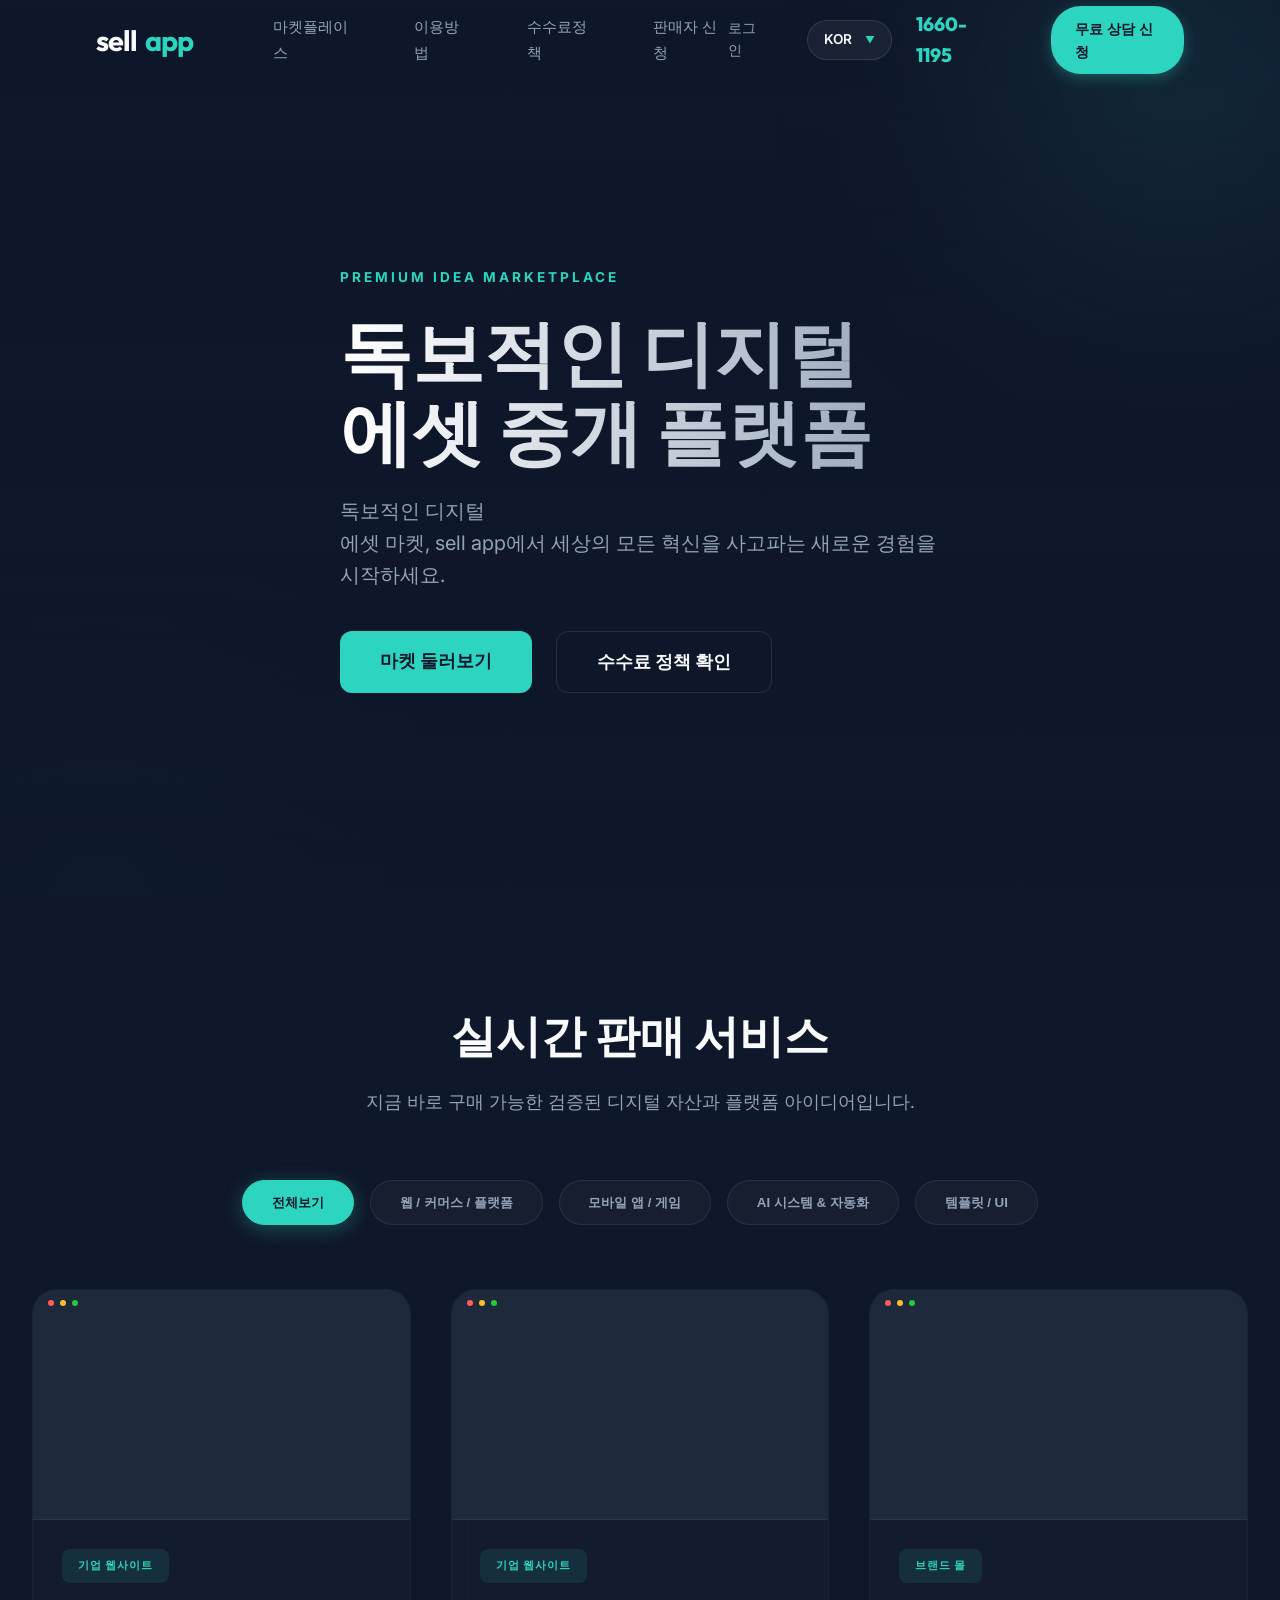
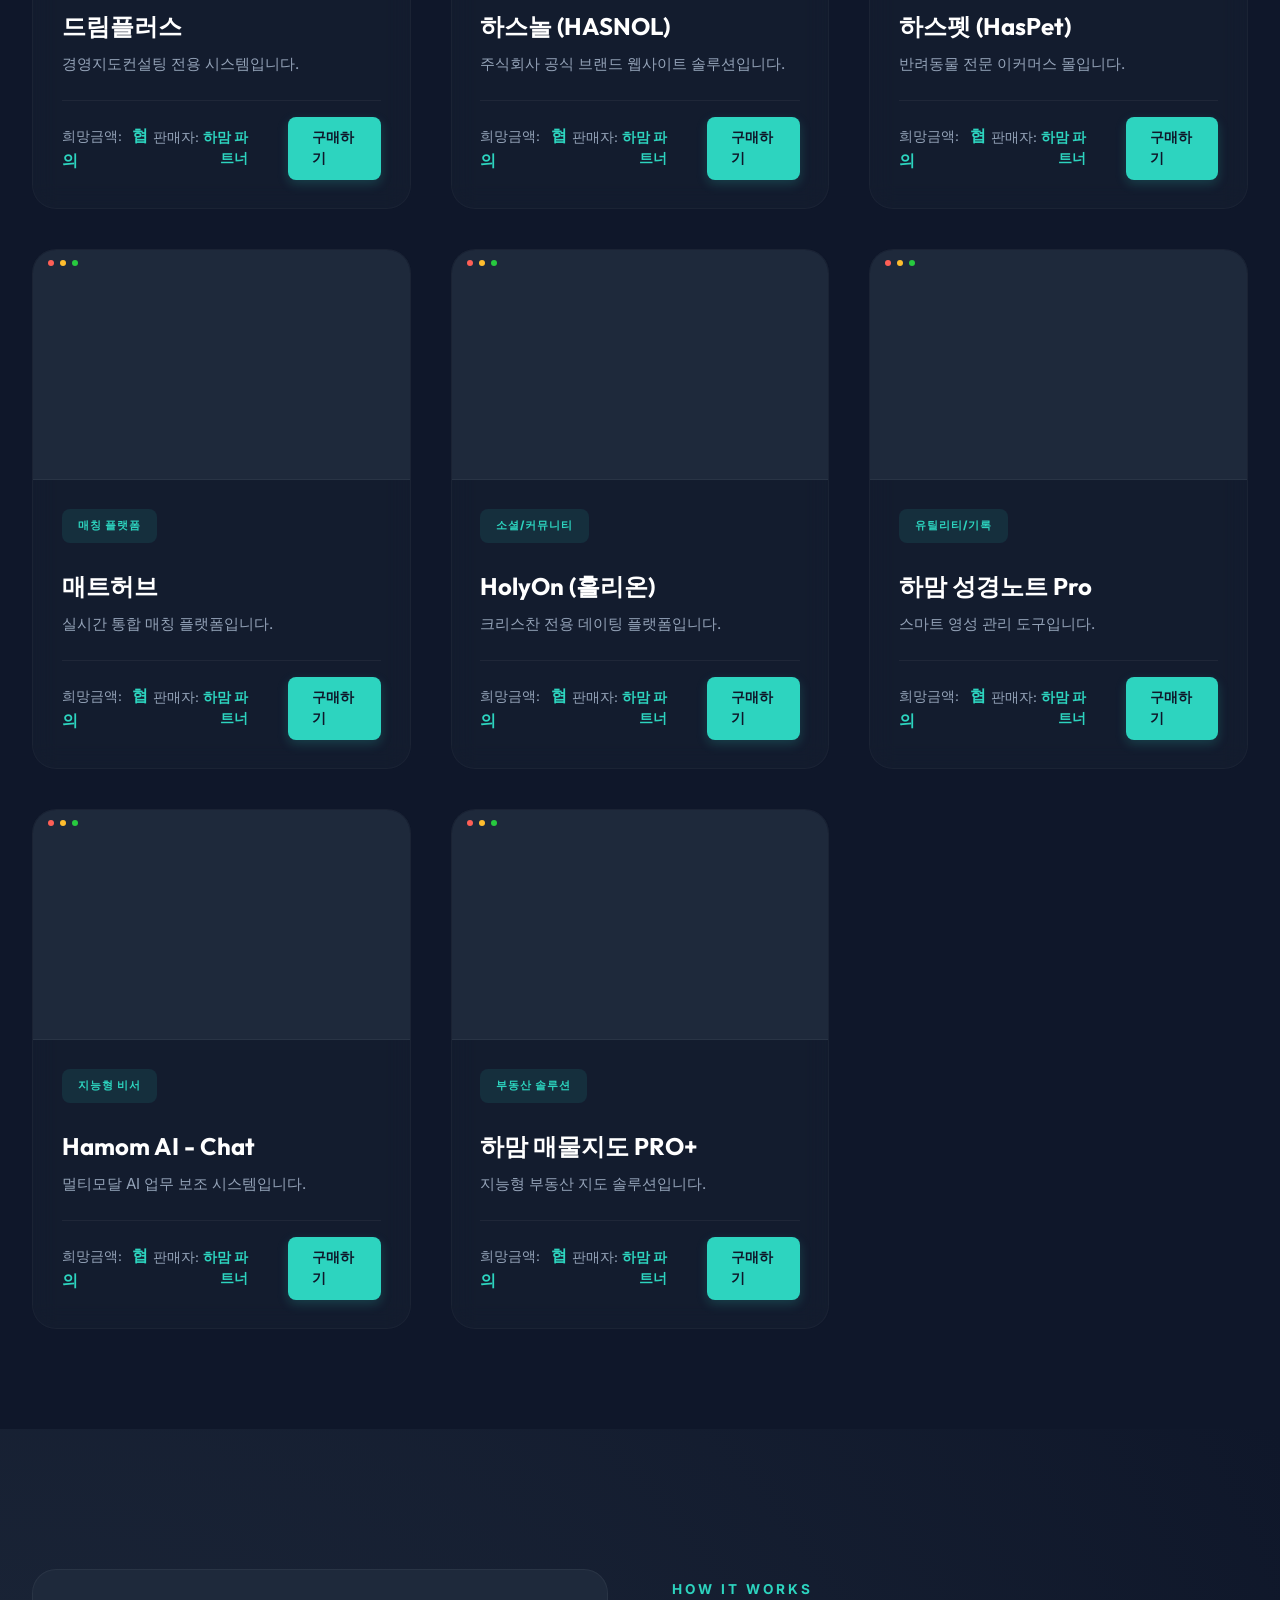
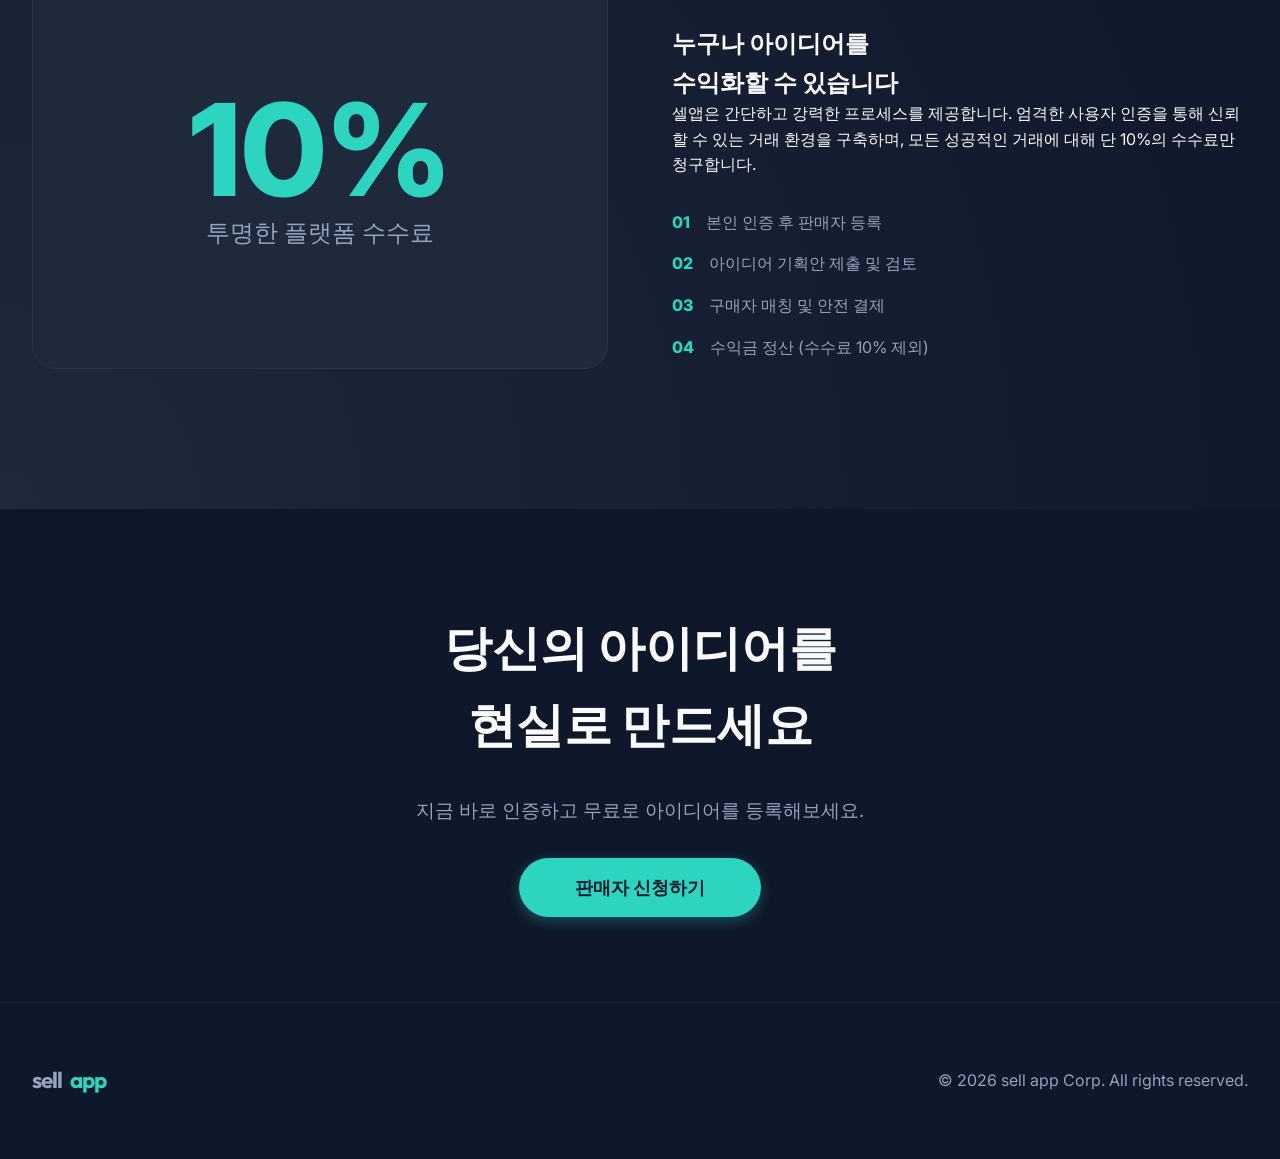
==== index.html @ c204783a "Update: Added Login link to the header and finalized H1 text" ====
<!DOCTYPE html>
<html lang="ko">
<head>
    <meta charset="UTF-8">
    <meta name="viewport" content="width=device-width, initial-scale=1.0">
    <title>Cell App | 아이디어 중개 플랫폼</title>
    <meta name="description" content="세상의 모든 혁신적인 앱과 서비스 아이디어를 사고파는 프리미엄 중개 플랫폼, 셀앱">
    <link rel="stylesheet" href="style.css">
</head>
<body>

    <!-- Header Navigation -->
    <header id="header">
        <div class="container-header nav">
            <a href="#" class="brand">sell<span>app</span></a>
            <ul class="nav-links">
                <li><a href="#marketplace" class="nav-item">마켓플레이스</a></li>
                <li><a href="#process" class="nav-item">이용방법</a></li>
                <li><a href="#process" class="nav-item">수수료정책</a></li>
                <li><a href="#register" class="nav-item">판매자 신청</a></li>
            </ul>
            <div class="nav-actions">
                <a href="#" class="nav-item" style="font-size: 0.85rem; margin-right: 1rem;">로그인</a>
                <div class="lang-selector" id="lang-selector">
                    <span id="current-lang">KOR</span>
                    <i class="arrow-down">▼</i>
                    <div class="lang-dropdown">
                        <div class="lang-opt" onclick="setLang('KOR')">한국어 (KOR)</div>
                        <div class="lang-opt" onclick="setLang('ENG')">English (ENG)</div>
                        <div class="lang-opt" onclick="setLang('CHN')">中国语 (CHN)</div>
                    </div>
                </div>
                <span class="contact-phone">1660-1195</span>
                <a href="#register" class="auth-btn">무료 상담 신청</a>
            </div>
        </div>
    </header>

    <section class="hero">
        <div class="video-background">
            <iframe src="https://www.youtube.com/embed/X8zckxoae7w?autoplay=1&mute=1&controls=0&loop=1&playlist=X8zckxoae7w&showinfo=0&rel=0&modestbranding=1&enablejsapi=1" 
                    frameborder="0" allow="autoplay; encrypted-media"></iframe>
        </div>
        <div class="blob blob-1"></div>
        <div class="blob blob-2"></div>
        <div class="container hero-content">
            <span class="hero-tag">PREMIUM IDEA MARKETPLACE</span>
            <h1>독보적인 디지털<br>에셋 중개 플랫폼</h1>
            <p>독보적인 디지털<br>에셋 마켓, sell app에서 세상의 모든 혁신을 사고파는 새로운 경험을 시작하세요.</p>
            <div class="cta-group">
                <a href="#marketplace" class="btn-primary">마켓 둘러보기</a>
                <a href="#process" class="btn-secondary">수수료 정책 확인</a>
            </div>
        </div>
    </section>

    <!-- Marketplace Section -->
    <section id="marketplace" class="marketplace-preview">
        <div class="container">
            <div class="section-title">
                <h2>실시간 판매 서비스</h2>
                <p>지금 바로 구매 가능한 검증된 디지털 자산과 플랫폼 아이디어입니다.</p>
            </div>

            <!-- Category Tabs -->
            <div class="category-tabs">
                <button class="tab-btn active" data-category="all">전체보기</button>
                <button class="tab-btn" data-category="digital">웹 / 커머스 / 플랫폼</button>
                <button class="tab-btn" data-category="app">모바일 앱 / 게임</button>
                <button class="tab-btn" data-category="ai">AI 시스템 & 자동화</button>
                <button class="tab-btn" data-category="template">템플릿 / UI</button>
            </div>

            <div class="idea-grid" id="idea-grid">
                <!-- 1. Digital Production -->
                <div class="idea-card glass" data-category="digital">
                    <div class="card-preview">
                        <iframe src="https://kinpds-max.github.io/dreamplus-consulting/" loading="lazy"></iframe>
                        <div class="preview-overlay" onclick="window.open('https://kinpds-max.github.io/dreamplus-consulting/','_blank')"></div>
                    </div>
                    <div class="card-info">
                        <div class="card-header">
                            <span class="card-tag">기업 웹사이트</span>
                        </div>
                        <h3>드림플러스</h3>
                        <p>경영지도컨설팅 전용 시스템입니다.</p>
                        <div class="card-footer">
                            <div class="price-status">희망금액: <strong>협의</strong></div>
                            <div class="seller-info-group">
                                <div class="seller-name">판매자: <strong>하맘 파트너</strong></div>
                                <a href="javascript:void(0)" onclick="sendInquiry('드림플러스', 'https://kinpds-max.github.io/dreamplus-consulting/')" class="btn-execute">구매하기</a>
                            </div>
                        </div>
                    </div>
                </div>

                <div class="idea-card glass" data-category="digital">
                    <div class="card-preview">
                        <iframe src="https://hasnol.kr/" loading="lazy"></iframe>
                        <div class="preview-overlay" onclick="window.open('https://hasnol.kr/','_blank')"></div>
                    </div>
                    <div class="card-info">
                        <div class="card-header">
                            <span class="card-tag">기업 웹사이트</span>
                        </div>
                        <h3>하스놀 (HASNOL)</h3>
                        <p>주식회사 공식 브랜드 웹사이트 솔루션입니다.</p>
                        <div class="card-footer">
                            <div class="price-status">희망금액: <strong>협의</strong></div>
                            <div class="seller-info-group">
                                <div class="seller-name">판매자: <strong>하맘 파트너</strong></div>
                                <a href="javascript:void(0)" onclick="sendInquiry('하스놀', 'https://hasnol.kr/')" class="btn-execute">구매하기</a>
                            </div>
                        </div>
                    </div>
                </div>

                <div class="idea-card glass" data-category="digital">
                    <div class="card-preview">
                        <iframe src="http://www.haspet.kr/" loading="lazy"></iframe>
                        <div class="preview-overlay" onclick="window.open('http://www.haspet.kr/','_blank')"></div>
                    </div>
                    <div class="card-info">
                        <div class="card-header">
                            <span class="card-tag">브랜드 몰</span>
                        </div>
                        <h3>하스펫 (HasPet)</h3>
                        <p>반려동물 전문 이커머스 몰입니다.</p>
                        <div class="card-footer">
                            <div class="price-status">희망금액: <strong>협의</strong></div>
                            <div class="seller-info-group">
                                <div class="seller-name">판매자: <strong>하맘 파트너</strong></div>
                                <a href="javascript:void(0)" onclick="sendInquiry('하스펫', 'http://www.haspet.kr/')" class="btn-execute">구매하기</a>
                            </div>
                        </div>
                    </div>
                </div>

                <div class="idea-card glass" data-category="digital">
                    <div class="card-preview">
                        <iframe src="https://mathub.kr/" loading="lazy"></iframe>
                        <div class="preview-overlay" onclick="window.open('https://mathub.kr/','_blank')"></div>
                    </div>
                    <div class="card-info">
                        <div class="card-header">
                            <span class="card-tag">매칭 플랫폼</span>
                        </div>
                        <h3>매트허브</h3>
                        <p>실시간 통합 매칭 플랫폼입니다.</p>
                        <div class="card-footer">
                            <div class="price-status">희망금액: <strong>협의</strong></div>
                            <div class="seller-info-group">
                                <div class="seller-name">판매자: <strong>하맘 파트너</strong></div>
                                <a href="javascript:void(0)" onclick="sendInquiry('매트허브', 'https://mathub.kr/')" class="btn-execute">구매하기</a>
                            </div>
                        </div>
                    </div>
                </div>

                <!-- 2. App & Game -->
                <div class="idea-card glass" data-category="app">
                    <div class="card-preview">
                        <iframe src="https://kinpds-max.github.io/holyon/app.html" loading="lazy"></iframe>
                        <div class="preview-overlay" onclick="window.open('https://kinpds-max.github.io/holyon/app.html','_blank')"></div>
                    </div>
                    <div class="card-info">
                        <div class="card-header">
                            <span class="card-tag">소셜/커뮤니티</span>
                        </div>
                        <h3>HolyOn (홀리온)</h3>
                        <p>크리스찬 전용 데이팅 플랫폼입니다.</p>
                        <div class="card-footer">
                            <div class="price-status">희망금액: <strong>협의</strong></div>
                            <div class="seller-info-group">
                                <div class="seller-name">판매자: <strong>하맘 파트너</strong></div>
                                <a href="javascript:void(0)" onclick="sendInquiry('홀리온', 'https://kinpds-max.github.io/holyon/app.html')" class="btn-execute">구매하기</a>
                            </div>
                        </div>
                    </div>
                </div>

                <div class="idea-card glass" data-category="app">
                    <div class="card-preview">
                        <iframe src="https://kinpds-max.github.io/hamom-bible-note/" loading="lazy"></iframe>
                        <div class="preview-overlay" onclick="window.open('https://kinpds-max.github.io/hamom-bible-note/','_blank')"></div>
                    </div>
                    <div class="card-info">
                        <div class="card-header">
                            <span class="card-tag">유틸리티/기록</span>
                        </div>
                        <h3>하맘 성경노트 Pro</h3>
                        <p>스마트 영성 관리 도구입니다.</p>
                        <div class="card-footer">
                            <div class="price-status">희망금액: <strong>협의</strong></div>
                            <div class="seller-info-group">
                                <div class="seller-name">판매자: <strong>하맘 파트너</strong></div>
                                <a href="javascript:void(0)" onclick="sendInquiry('하맘 성경노트', 'https://kinpds-max.github.io/hamom-bible-note/')" class="btn-execute">구매하기</a>
                            </div>
                        </div>
                    </div>
                </div>

                <!-- 3. AI & Automation -->
                <div class="idea-card glass" data-category="ai">
                    <div class="card-preview">
                        <iframe src="https://smartkim82.github.io/hamomai/" loading="lazy"></iframe>
                        <div class="preview-overlay" onclick="window.open('https://smartkim82.github.io/hamomai/','_blank')"></div>
                    </div>
                    <div class="card-info">
                        <div class="card-header">
                            <span class="card-tag">지능형 비서</span>
                        </div>
                        <h3>Hamom AI - Chat</h3>
                        <p>멀티모달 AI 업무 보조 시스템입니다.</p>
                        <div class="card-footer">
                            <div class="price-status">희망금액: <strong>협의</strong></div>
                            <div class="seller-info-group">
                                <div class="seller-name">판매자: <strong>하맘 파트너</strong></div>
                                <a href="javascript:void(0)" onclick="sendInquiry('하맘 AI 챗', 'https://smartkim82.github.io/hamomai/')" class="btn-execute">구매하기</a>
                            </div>
                        </div>
                    </div>
                </div>

                <div class="idea-card glass" data-category="ai">
                    <div class="card-preview">
                        <iframe src="https://smartkim82.github.io/hamommap/" loading="lazy"></iframe>
                        <div class="preview-overlay" onclick="window.open('https://smartkim82.github.io/hamommap/','_blank')"></div>
                    </div>
                    <div class="card-info">
                        <div class="card-header">
                            <span class="card-tag">부동산 솔루션</span>
                        </div>
                        <h3>하맘 매물지도 PRO+</h3>
                        <p>지능형 부동산 지도 솔루션입니다.</p>
                        <div class="card-footer">
                            <div class="price-status">희망금액: <strong>협의</strong></div>
                            <div class="seller-info-group">
                                <div class="seller-name">판매자: <strong>하맘 파트너</strong></div>
                                <a href="javascript:void(0)" onclick="sendInquiry('하맘 매물지도', 'https://smartkim82.github.io/hamommap/')" class="btn-execute">구매하기</a>
                            </div>
                        </div>
                    </div>
                </div>
            </div>
        </div>
    </section>

    <!-- Process & Commission Section -->
    <section id="process" class="info-section">
        <div class="container">
            <div class="info-grid">
                <div class="info-visual glass">
                    <div class="commission-box">
                        <div class="large-num">10%</div>
                        <p>투명한 플랫폼 수수료</p>
                    </div>
                </div>
                <div class="info-text">
                    <span class="hero-tag">HOW IT WORKS</span>
                    <h2>누구나 아이디어를<br>수익화할 수 있습니다</h2>
                    <p>셀앱은 간단하고 강력한 프로세스를 제공합니다. 엄격한 사용자 인증을 통해 신뢰할 수 있는 거래 환경을 구축하며, 모든 성공적인 거래에 대해 단 10%의 수수료만 청구합니다.</p>
                    <ul style="margin-top: 2rem; color: var(--text-dim); display: flex; flex-direction: column; gap: 1rem;">
                        <li style="display: flex; gap: 1rem; align-items: center;">
                            <span style="color: var(--accent); font-weight: 800;">01</span> 본인 인증 후 판매자 등록
                        </li>
                        <li style="display: flex; gap: 1rem; align-items: center;">
                            <span style="color: var(--accent); font-weight: 800;">02</span> 아이디어 기획안 제출 및 검토
                        </li>
                        <li style="display: flex; gap: 1rem; align-items: center;">
                            <span style="color: var(--accent); font-weight: 800;">03</span> 구매자 매칭 및 안전 결제
                        </li>
                        <li style="display: flex; gap: 1rem; align-items: center;">
                            <span style="color: var(--accent); font-weight: 800;">04</span> 수익금 정산 (수수료 10% 제외)
                        </li>
                    </ul>
                </div>
            </div>
        </div>
    </section>

    <!-- Call to Action -->
    <section id="register" style="padding: 100px 0; text-align: center;">
        <div class="container">
            <h2 style="font-size: 3rem; margin-bottom: 2rem;">당신의 아이디어를<br>현실로 만드세요</h2>
            <p style="color: var(--text-dim); font-size: 1.2rem; margin-bottom: 3rem;">지금 바로 인증하고 무료로 아이디어를 등록해보세요.</p>
            <a href="#" class="auth-btn" style="padding: 1.2rem 3.5rem; font-size: 1.1rem;">판매자 신청하기</a>
        </div>
    </section>

    <footer style="padding: 60px 0; border-top: 1px solid rgba(255,255,255,0.05); color: var(--text-dim);">
        <div class="container" style="display: flex; justify-content: space-between; align-items: center;">
            <div class="brand" style="font-size: 1.4rem;">sell<span>app</span></div>
            <p>&copy; 2026 sell app Corp. All rights reserved.</p>
        </div>
    </footer>

    <script src="main.js"></script>
</body>
</html>
---- style.css ----
@import url('https://fonts.googleapis.com/css2?family=Outfit:wght@300;400;600;700;800&family=Inter:wght@300;400;500;600;700&display=swap');

:root {
  /* Color Palette - Premium Navy & Cyan */
  --primary: #0F172A; /* Slate 900 */
  --primary-light: #1E293B; /* Slate 800 */
  --accent: #2DD4BF; /* Teal 400 */
  --accent-glow: rgba(45, 212, 191, 0.3);
  --text-main: #F8FAFC; /* Slate 50 */
  --text-dim: #94A3B8; /* Slate 400 */
  --bg-gradient: radial-gradient(circle at top right, #1E293B, #0F172A);
  
  /* Layout */
  --container-width: 1400px;
  --container-header: 95%; /* Wider header as requested */
  --header-height: 80px;
  --radius-lg: 24px;
  --radius-md: 12px;
  --radius-sm: 8px;
  
  /* Transitions */
  --transition: all 0.4s cubic-bezier(0.16, 1, 0.3, 1);
}

/* Reset & Base */
* {
  margin: 0;
  padding: 0;
  box-sizing: border-box;
}

body {
  font-family: 'Inter', sans-serif;
  background: var(--primary);
  background-attachment: fixed;
  color: var(--text-main);
  line-height: 1.6;
  overflow-x: hidden;
}

h1, h2, h3, .brand {
  font-family: 'Outfit', sans-serif;
  font-weight: 700;
}

a {
  text-decoration: none;
  color: inherit;
  transition: var(--transition);
}

ul {
  list-style: none;
}

/* Glassmorphism utility */
.glass {
  background: rgba(30, 41, 59, 0.7);
  backdrop-filter: blur(12px);
  -webkit-backdrop-filter: blur(12px);
  border: 1px solid rgba(255, 255, 255, 0.05);
}

/* Layout Wrapper */
.container {
  max-width: var(--container-width);
  margin: 0 auto;
  padding: 0 2rem;
}

.container-header {
  max-width: var(--container-header);
  margin: 0 auto;
  padding: 0 4rem;
  display: flex;
  justify-content: space-between;
  align-items: center;
  width: 100%;
}

/* Nav Bar */
header {
  position: fixed;
  top: 0;
  left: 0;
  width: 100%;
  height: var(--header-height);
  display: flex;
  align-items: center;
  z-index: 1000;
  transition: var(--transition);
}

header.scrolled {
  background: rgba(15, 23, 42, 0.9);
  height: 70px;
  box-shadow: 0 10px 30px -10px rgba(0, 0, 0, 0.5);
}

nav {
  display: flex;
  justify-content: space-between;
  align-items: center;
  width: 100%;
}

.brand {
  font-size: 1.8rem;
  letter-spacing: -1px;
  display: flex;
  align-items: center;
  gap: 0.5rem;
}

.brand span {
  color: var(--accent);
}

.nav-links {
  display: flex;
  gap: 3.5rem; /* Increased gap for a wider feel */
  align-items: center;
  margin-right: auto;
  margin-left: 5rem;
}

.nav-actions {
  display: flex;
  align-items: center;
  gap: 1.5rem;
}

/* Language Selector */
.lang-selector {
  position: relative;
  cursor: pointer;
  padding: 0.5rem 1rem;
  background: rgba(255, 255, 255, 0.05);
  border: 1px solid rgba(255, 255, 255, 0.1);
  border-radius: 30px;
  font-size: 0.85rem;
  font-weight: 600;
  display: flex;
  align-items: center;
  gap: 0.5rem;
  transition: var(--transition);
}

.lang-selector:hover {
  background: rgba(255, 255, 255, 0.1);
}

.lang-selector i {
  font-size: 0.6rem;
  transition: transform 0.3s ease;
}

.lang-dropdown {
  position: absolute;
  top: 120%;
  right: 0;
  background: var(--primary-light);
  border: 1px solid rgba(255, 255, 255, 0.1);
  border-radius: 12px;
  padding: 0.5rem;
  width: 120px;
  display: none;
  flex-direction: column;
  box-shadow: 0 10px 30px rgba(0,0,0,0.5);
  z-index: 100;
}

.lang-selector.active .lang-dropdown {
  display: flex;
}

.lang-opt {
  padding: 0.6rem 1rem;
  font-size: 0.85rem;
  color: var(--text-dim);
  border-radius: 8px;
  transition: var(--transition);
}

.lang-opt:hover {
  background: rgba(255, 255, 255, 0.05);
  color: var(--text-main);
}

.arrow-down {
  font-size: 0.6rem;
  margin-left: 5px;
  color: var(--accent);
  font-style: normal;
}

.nav-item {
  font-weight: 500;
  font-size: 0.95rem;
  color: var(--text-dim);
}

.nav-item:hover, .nav-item.active {
  color: var(--text-main);
}

.auth-btn {
  background: var(--accent);
  color: var(--primary);
  padding: 0.7rem 1.5rem;
  border-radius: 30px;
  font-weight: 600;
  font-size: 0.9rem;
  box-shadow: 0 4px 14px 0 var(--accent-glow);
}

.auth-btn:hover {
  transform: translateY(-2px);
  box-shadow: 0 6px 20px 0 var(--accent-glow);
}

/* Hero Section */
.hero {
  padding: 160px 0 100px;
  min-height: 100vh;
  display: flex;
  align-items: center;
  position: relative;
  overflow: hidden;
}

.hero::after {
  content: '';
  position: absolute;
  top: 0; left: 0; width: 100%; height: 100%;
  background: linear-gradient(to bottom, rgba(15, 23, 42, 0.6), rgba(15, 23, 42, 0.9));
  z-index: 1;
}

.video-background {
  position: absolute;
  top: 0;
  left: 0;
  width: 100%;
  height: 100%;
  z-index: 0;
  pointer-events: none;
}

.video-background iframe {
  width: 100vw;
  height: 56.25vw; /* 16:9 Aspect Ratio */
  min-height: 100vh;
  min-width: 177.77vh; /* 16:9 Aspect Ratio */
  position: absolute;
  top: 50%;
  left: 50%;
  transform: translate(-50%, -50%);
}

.hero-content {
  max-width: 700px;
  position: relative;
  z-index: 2;
}

.hero-tag {
  color: var(--accent);
  text-transform: uppercase;
  font-size: 0.85rem;
  letter-spacing: 3px;
  font-weight: 700;
  margin-bottom: 1.5rem;
  display: block;
}

.hero h1 {
  font-size: 4.5rem;
  line-height: 1.1;
  margin-bottom: 1.5rem;
  background: linear-gradient(to right, #fff, var(--text-dim));
  -webkit-background-clip: text;
  background-clip: text;
  -webkit-text-fill-color: transparent;
}

.hero p {
  font-size: 1.25rem;
  color: var(--text-dim);
  margin-bottom: 2.5rem;
  max-width: 600px;
}

.cta-group {
  display: flex;
  gap: 1.5rem;
}

.btn-primary {
  background: var(--accent);
  color: var(--primary);
  padding: 1rem 2.5rem;
  border-radius: var(--radius-md);
  font-weight: 700;
  font-size: 1.1rem;
}

.btn-secondary {
  border: 1px solid rgba(255, 255, 255, 0.1);
  padding: 1rem 2.5rem;
  border-radius: var(--radius-md);
  font-weight: 600;
  font-size: 1.1rem;
}

.btn-secondary:hover {
  background: rgba(255, 255, 255, 0.05);
}

/* Background elements */
.blob {
  position: absolute;
  width: 600px;
  height: 600px;
  background: radial-gradient(circle, var(--accent-glow) 0%, transparent 70%);
  filter: blur(80px);
  z-index: 1;
}

.blob-1 { top: -200px; right: -200px; }
.blob-2 { bottom: -300px; left: -200px; opacity: 0.5; }

/* Grid / Marketplace Preview */
.section-title {
  text-align: center;
  margin-bottom: 4rem;
}

.section-title h2 {
  font-size: 2.8rem;
  margin-bottom: 1rem;
}

.section-title p {
  color: var(--text-dim);
  font-size: 1.1rem;
}

.marketplace-preview {
  padding: 100px 0;
}

/* Marketplace Categories & Filtering */
.category-tabs {
  display: flex;
  justify-content: center;
  gap: 1rem;
  margin-bottom: 4rem;
  flex-wrap: wrap;
}

.tab-btn {
  background: rgba(255, 255, 255, 0.03);
  border: 1px solid rgba(255, 255, 255, 0.08);
  padding: 0.8rem 1.8rem;
  border-radius: 50px;
  color: var(--text-dim);
  font-weight: 600;
  cursor: pointer;
  transition: var(--transition);
}

.tab-btn:hover {
  background: rgba(255, 255, 255, 0.08);
  color: var(--text-main);
}

.tab-btn.active {
  background: var(--accent);
  color: var(--primary);
  border-color: var(--accent);
  box-shadow: 0 4px 20px var(--accent-glow);
}

.idea-grid {
  display: grid;
  grid-template-columns: repeat(3, 1fr); /* 3 columns for a professional gallery look */
  gap: 2.5rem;
}

.idea-card {
  position: relative;
  border-radius: var(--radius-lg);
  display: flex;
  flex-direction: column; /* Unified vertical layout */
  background: rgba(30, 41, 59, 0.3);
  border: 1px solid rgba(255, 255, 255, 0.03);
  height: 520px; /* Fixed height for consistency */
  transition: var(--transition);
  overflow: hidden;
}

.card-info {
  padding: 1.8rem;
  display: flex;
  flex-direction: column;
  flex-grow: 1;
}

.card-preview {
  height: 280px; /* Fixed preview height */
  background: #1e293b;
  border-bottom: 1px solid rgba(255, 255, 255, 0.05);
  position: relative;
  overflow: hidden;
  display: flex;
  flex-direction: column;
}

/* Browser Mockup Top Bar */
.card-preview::after {
  content: '';
  position: absolute;
  top: 10px;
  left: 15px;
  width: 6px;
  height: 6px;
  border-radius: 50%;
  background: #ff5f56;
  box-shadow: 12px 0 0 #ffbd2e, 24px 0 0 #27c93f;
  z-index: 5;
}

.contact-phone {
  font-family: 'Outfit', sans-serif;
  font-weight: 800;
  color: var(--accent);
  font-size: 1.2rem;
  margin-right: 2rem;
}

.card-preview iframe {
  width: 1400px; 
  height: 1000px;
  transform: scale(0.35); /* Tailored for 3-column width */
  transform-origin: 0 0;
  border: none;
  pointer-events: none;
  opacity: 0.8;
  transition: var(--transition);
  margin-top: 35px;
  margin-left: 10px;
}

.idea-card:hover iframe {
  scale: 1.05;
  opacity: 1;
}

.preview-overlay {
  position: absolute;
  top: 0; left: 0; width: 100%; height: 100%;
  z-index: 2;
  cursor: pointer;
}

.idea-card:hover {
  transform: scale(1.01);
  background: rgba(30, 41, 59, 0.6);
  border-color: rgba(45, 212, 191, 0.3);
  box-shadow: 0 30px 60px -15px rgba(0,0,0,0.6);
}

.card-header {
  display: flex;
  justify-content: space-between;
  align-items: flex-start;
  margin-bottom: 1.5rem;
}

.card-tag {
  background: rgba(45, 212, 191, 0.1);
  color: var(--accent);
  padding: 0.5rem 1rem;
  border-radius: var(--radius-sm);
  font-size: 0.7rem;
  font-weight: 800;
  letter-spacing: 1px;
  text-transform: uppercase;
}

.price-tag {
  font-family: 'Outfit', sans-serif;
  font-weight: 700;
  color: var(--accent);
  font-size: 1.1rem;
}

.idea-card h3 {
  font-size: 1.5rem;
  margin-bottom: 0.5rem;
  color: #fff;
}

.idea-card p {
  color: var(--text-dim);
  font-size: 0.95rem;
  line-height: 1.5;
  margin-bottom: 1.5rem;
}

.price-status {
  font-size: 0.85rem;
  color: var(--text-dim);
}

.price-status strong {
  color: var(--accent);
  margin-left: 0.4rem;
  font-weight: 800;
  font-size: 1rem;
}

.card-footer {
  display: flex;
  justify-content: space-between;
  align-items: center; /* Horizontally aligned */
  padding-top: 1rem;
  margin-top: auto;
  border-top: 1px solid rgba(255, 255, 255, 0.05);
}

.seller-info-group {
  display: flex;
  align-items: center;
  gap: 1.5rem; /* Gap between info and button */
}

.seller-name {
  font-size: 0.85rem;
  color: var(--text-dim);
  text-align: right;
  margin-right: 1rem;
}

.seller-name strong {
  color: var(--accent);
  font-weight: 700;
}

.btn-execute {
  background: var(--accent);
  color: var(--primary);
  padding: 0.6rem 1.5rem;
  border-radius: var(--radius-sm);
  font-weight: 800;
  font-size: 0.85rem;
  transition: var(--transition);
  box-shadow: 0 4px 12px rgba(45, 212, 191, 0.2);
}

.btn-execute:hover {
  filter: brightness(1.1);
  transform: translateY(-2px);
  box-shadow: 0 6px 20px rgba(45, 212, 191, 0.3);
}

.status-badge {
  font-size: 0.8rem;
  font-weight: 600;
  color: var(--text-dim);
  display: flex;
  align-items: center;
  gap: 0.4rem;
}

.status-badge::before {
  content: '';
  width: 8px;
  height: 8px;
  background: var(--accent);
  border-radius: 50%;
  box-shadow: 0 0 8px var(--accent);
}

/* Commission Section Modification */
.info-section {
  padding: 140px 0;
  background: radial-gradient(circle at bottom left, #1E293B, #0F172A);
}

.info-grid {
  display: grid;
  grid-template-columns: 1fr 1fr;
  gap: 4rem;
  align-items: center;
}

.info-visual {
  position: relative;
  height: 400px;
  border-radius: var(--radius-lg);
  overflow: hidden;
  background: var(--primary-light);
  display: flex;
  align-items: center;
  justify-content: center;
}

.commission-box {
  text-align: center;
}

.commission-box .large-num {
  font-size: 8rem;
  font-weight: 800;
  color: var(--accent);
  line-height: 1;
}

.commission-box p {
  font-size: 1.5rem;
  color: var(--text-dim);
}

/* Responsive */
@media (max-width: 768px) {
  .hero h1 { font-size: 3rem; }
  .nav-links { display: none; }
  .info-grid { grid-template-columns: 1fr; }
  .idea-grid { grid-template-columns: 1fr; }
}
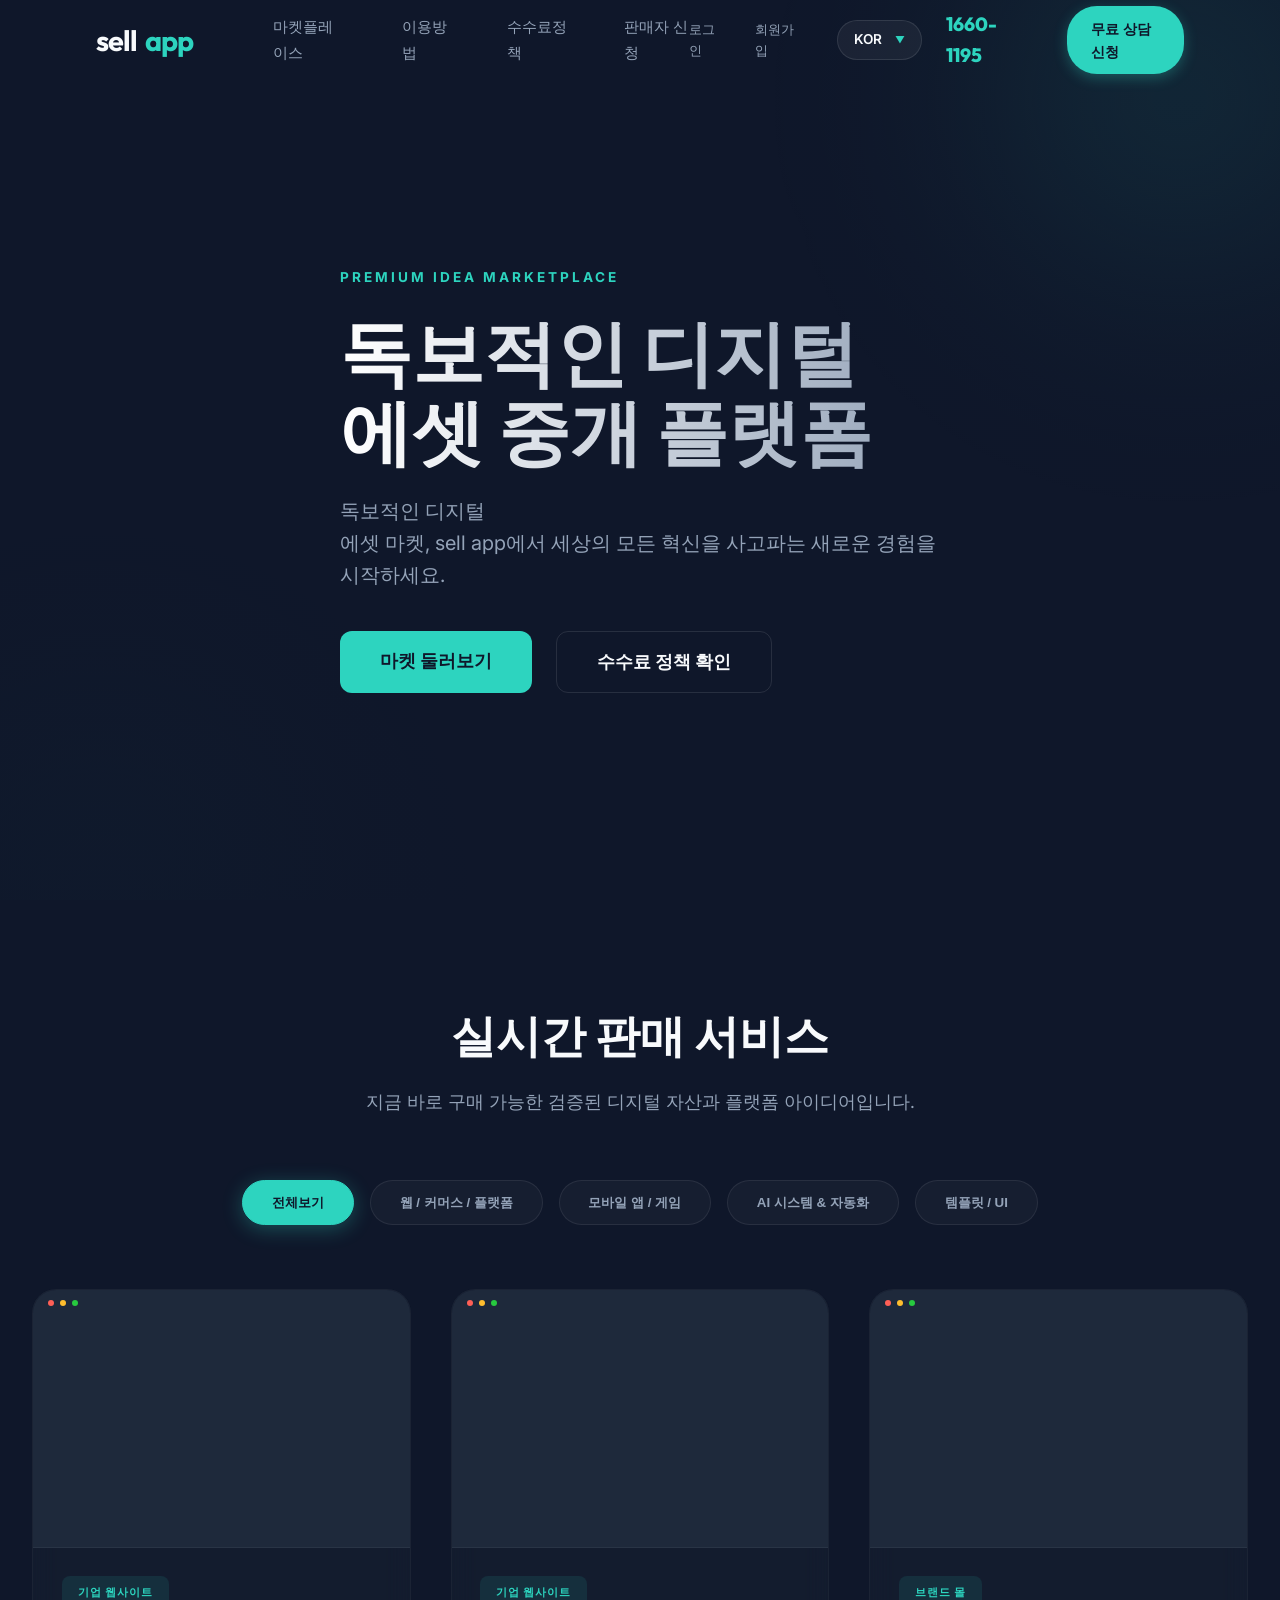
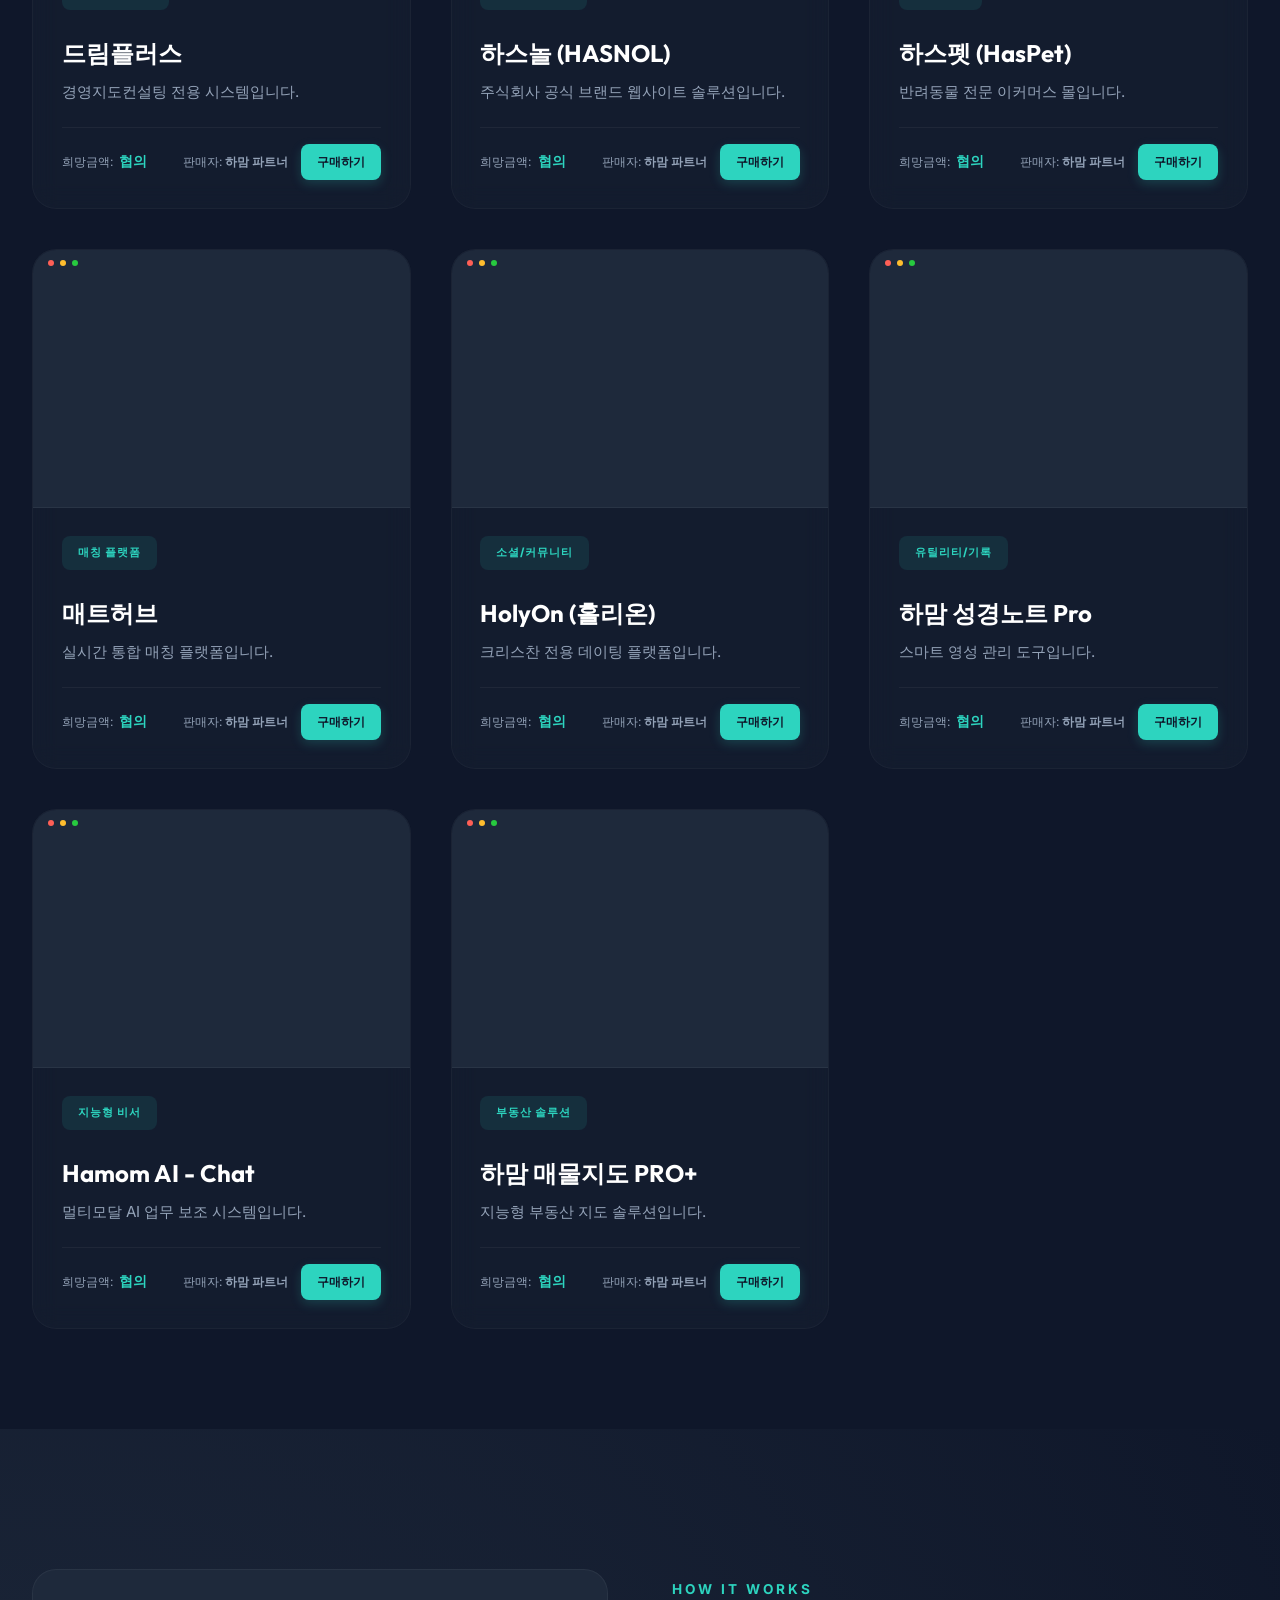
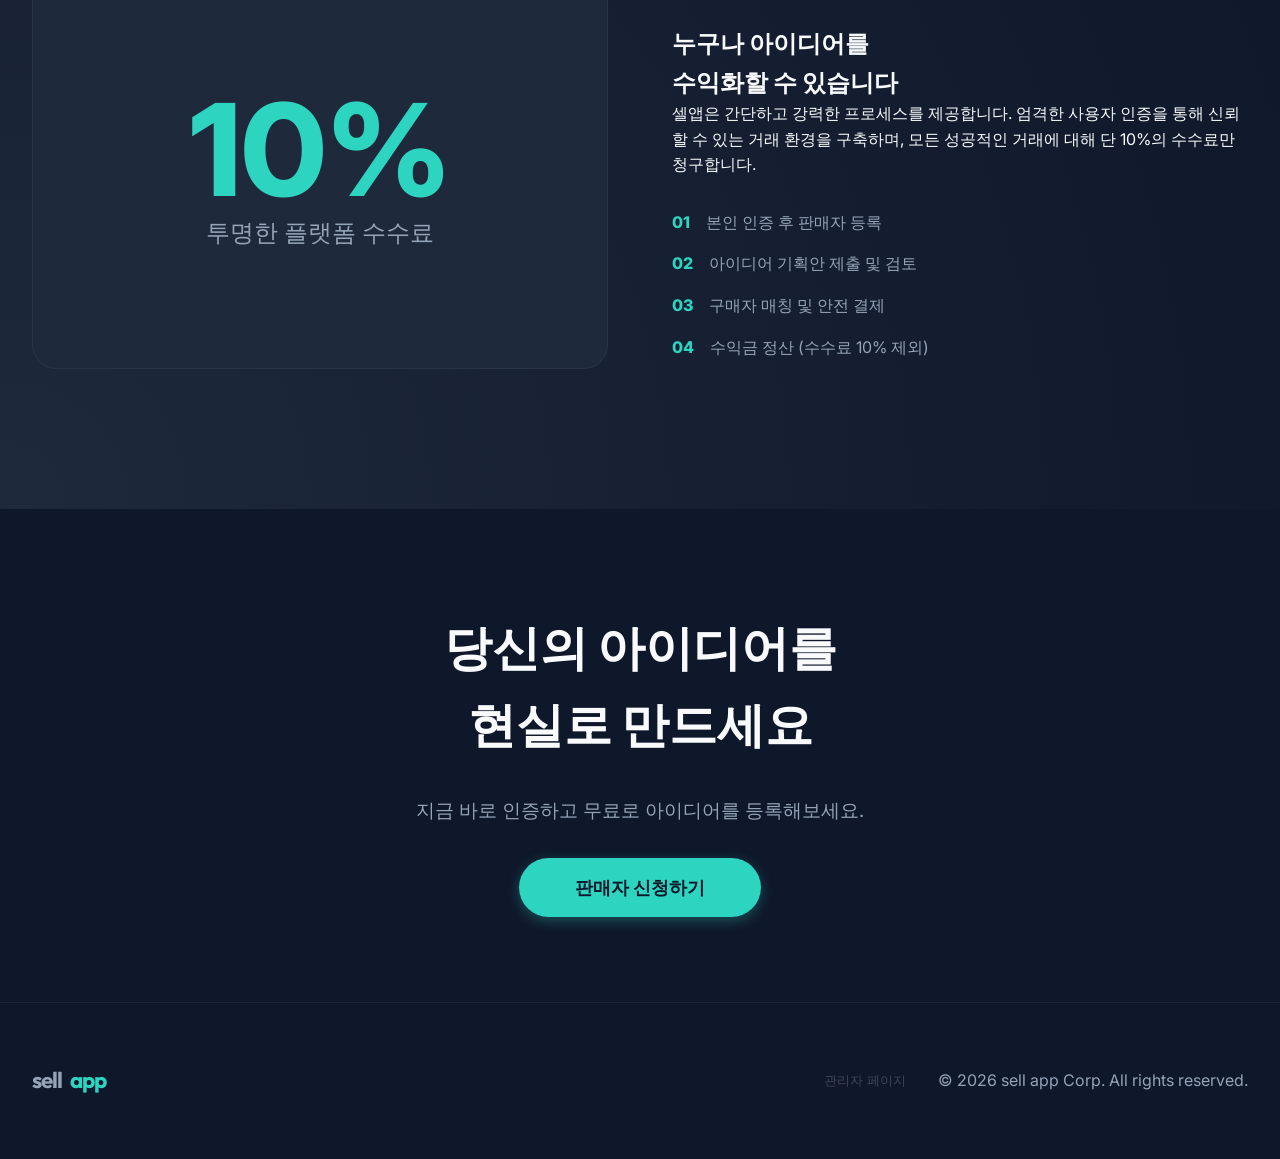
==== commit 59c87811: "Comprehensive Update: Added Sign Up/Login services, Admin Dashboard, refined Card Footer for single-" ====
--- a/index.html
+++ b/index.html
@@ -20,7 +20,8 @@
                 <li><a href="#register" class="nav-item">판매자 신청</a></li>
             </ul>
             <div class="nav-actions">
-                <a href="#" class="nav-item" style="font-size: 0.85rem; margin-right: 1rem;">로그인</a>
+                <a href="#" class="nav-item" style="font-size: 0.82rem; margin-right: 0.8rem;">로그인</a>
+                <a href="#" class="nav-item" style="font-size: 0.82rem; margin-right: 1.2rem;">회원가입</a>
                 <div class="lang-selector" id="lang-selector">
                     <span id="current-lang">KOR</span>
                     <i class="arrow-down">▼</i>
@@ -291,7 +292,10 @@
     <footer style="padding: 60px 0; border-top: 1px solid rgba(255,255,255,0.05); color: var(--text-dim);">
         <div class="container" style="display: flex; justify-content: space-between; align-items: center;">
             <div class="brand" style="font-size: 1.4rem;">sell<span>app</span></div>
-            <p>&copy; 2026 sell app Corp. All rights reserved.</p>
+            <div style="display: flex; gap: 2rem; align-items: center;">
+                <a href="admin.html" style="font-size: 0.8rem; color: rgba(255,255,255,0.2);">관리자 페이지</a>
+                <p>&copy; 2026 sell app Corp. All rights reserved.</p>
+            </div>
         </div>
     </footer>
 
--- a/style.css
+++ b/style.css
@@ -440,21 +440,26 @@
 }
 
 .card-preview iframe {
-  width: 1400px; 
-  height: 1000px;
-  transform: scale(0.35); /* Tailored for 3-column width */
+  width: 1300px; /* Refined for 3-col width */
+  height: 900px;
+  transform: scale(0.4); /* Scaled up slightly for better content visibility */
   transform-origin: 0 0;
   border: none;
   pointer-events: none;
-  opacity: 0.8;
-  transition: var(--transition);
+  opacity: 0; /* Changed to 0 for fade-in effect */
+  transition: opacity 0.8s ease;
   margin-top: 35px;
-  margin-left: 10px;
+  margin-left: 15px;
 }
 
 .idea-card:hover iframe {
-  scale: 1.05;
-  opacity: 1;
+  opacity: 1; /* Strong presence on hover */
+  transform: scale(0.42);
+}
+
+/* Ensure immediate visible presence for loaded iframes */
+iframe[loading="lazy"] {
+  opacity: 0.9 !important;
 }
 
 .preview-overlay {
@@ -509,54 +514,53 @@
   margin-bottom: 1.5rem;
 }
 
-.price-status {
-  font-size: 0.85rem;
-  color: var(--text-dim);
-}
-
-.price-status strong {
-  color: var(--accent);
-  margin-left: 0.4rem;
-  font-weight: 800;
-  font-size: 1rem;
-}
-
 .card-footer {
   display: flex;
   justify-content: space-between;
-  align-items: center; /* Horizontally aligned */
+  align-items: center;
   padding-top: 1rem;
   margin-top: auto;
   border-top: 1px solid rgba(255, 255, 255, 0.05);
+  flex-wrap: nowrap; /* Force single line */
+  gap: 0.5rem;
+}
+
+.price-status {
+  font-size: 0.75rem;
+  color: var(--text-dim);
+  white-space: nowrap;
+}
+
+.price-status strong {
+  color: var(--accent);
+  margin-left: 0.2rem;
+  font-weight: 800;
+  font-size: 0.85rem;
 }
 
 .seller-info-group {
   display: flex;
   align-items: center;
-  gap: 1.5rem; /* Gap between info and button */
+  gap: 0.8rem;
+  flex-shrink: 0;
 }
 
 .seller-name {
-  font-size: 0.85rem;
-  color: var(--text-dim);
-  text-align: right;
-  margin-right: 1rem;
-}
-
-.seller-name strong {
-  color: var(--accent);
-  font-weight: 700;
+  font-size: 0.75rem;
+  color: var(--text-dim);
+  white-space: nowrap;
 }
 
 .btn-execute {
   background: var(--accent);
   color: var(--primary);
-  padding: 0.6rem 1.5rem;
+  padding: 0.5rem 1rem; /* Slightly more compact */
   border-radius: var(--radius-sm);
   font-weight: 800;
-  font-size: 0.85rem;
+  font-size: 0.75rem;
   transition: var(--transition);
   box-shadow: 0 4px 12px rgba(45, 212, 191, 0.2);
+  white-space: nowrap;
 }
 
 .btn-execute:hover {
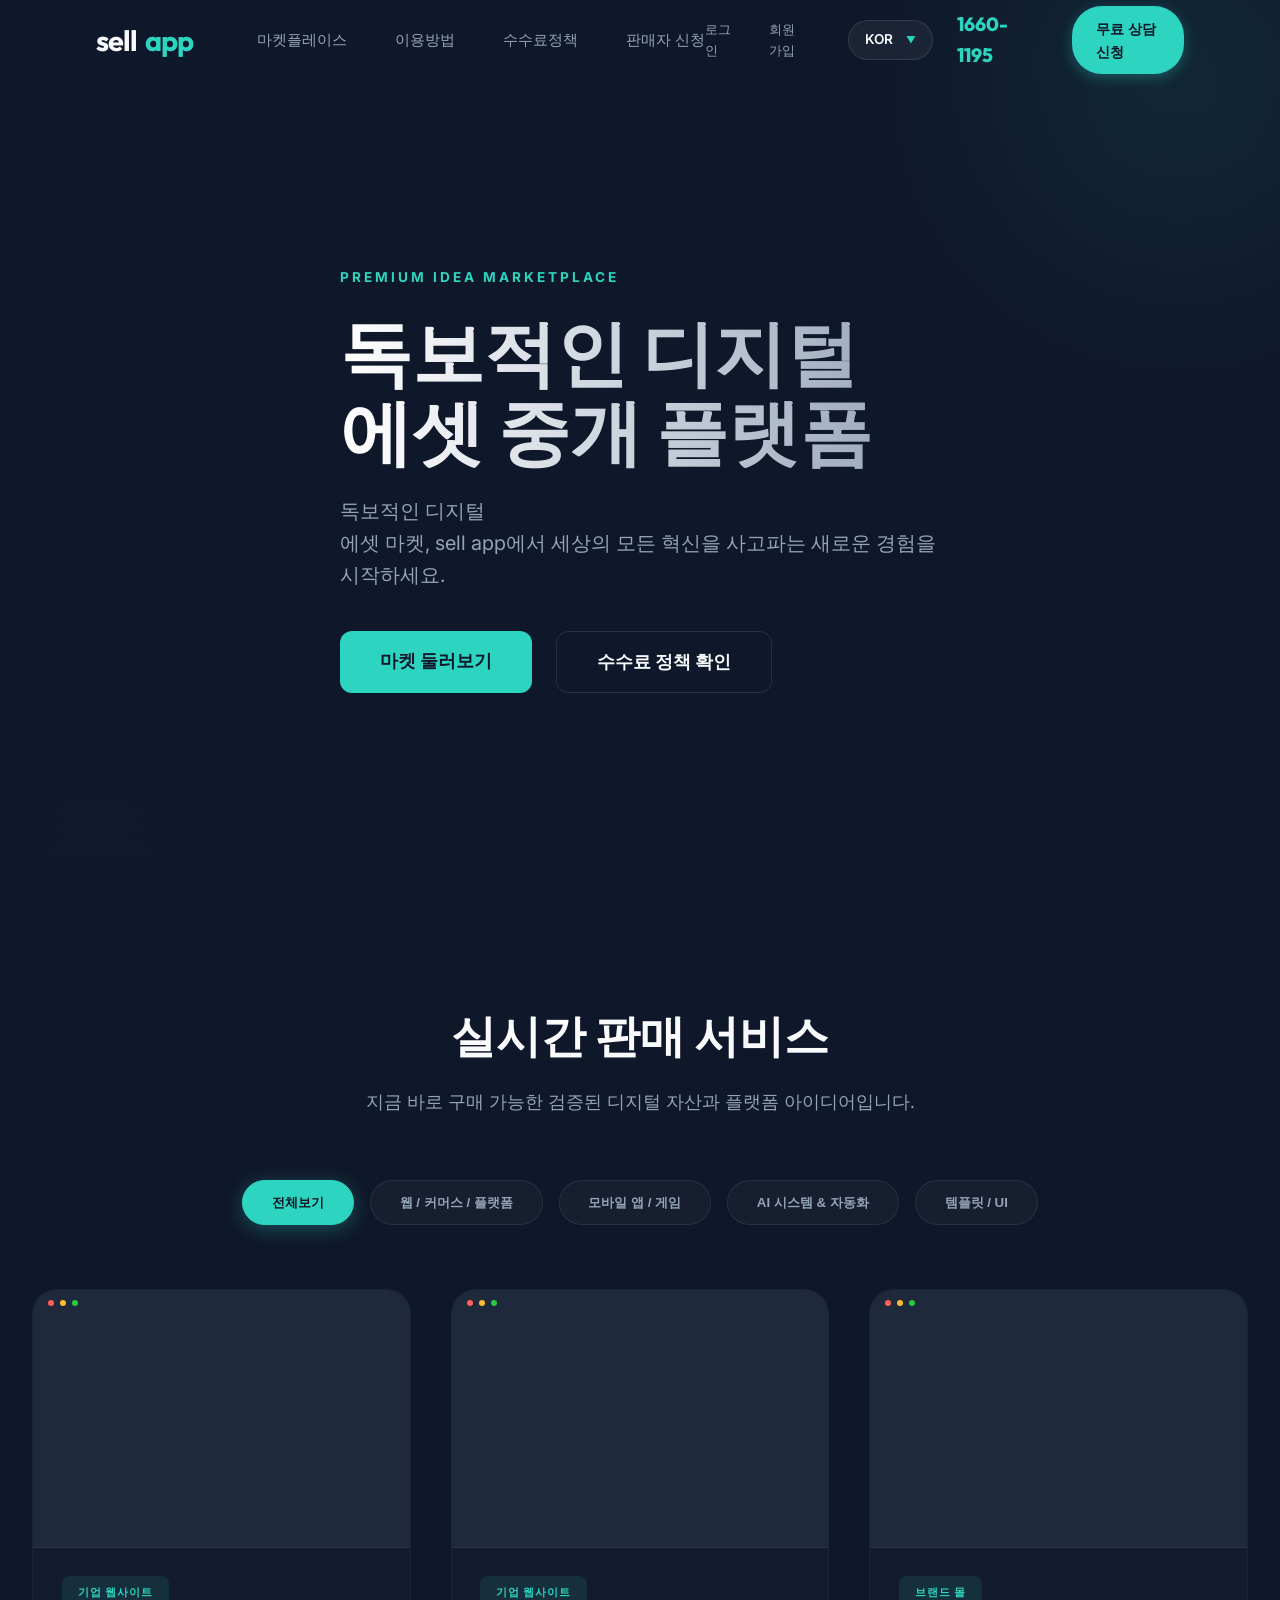
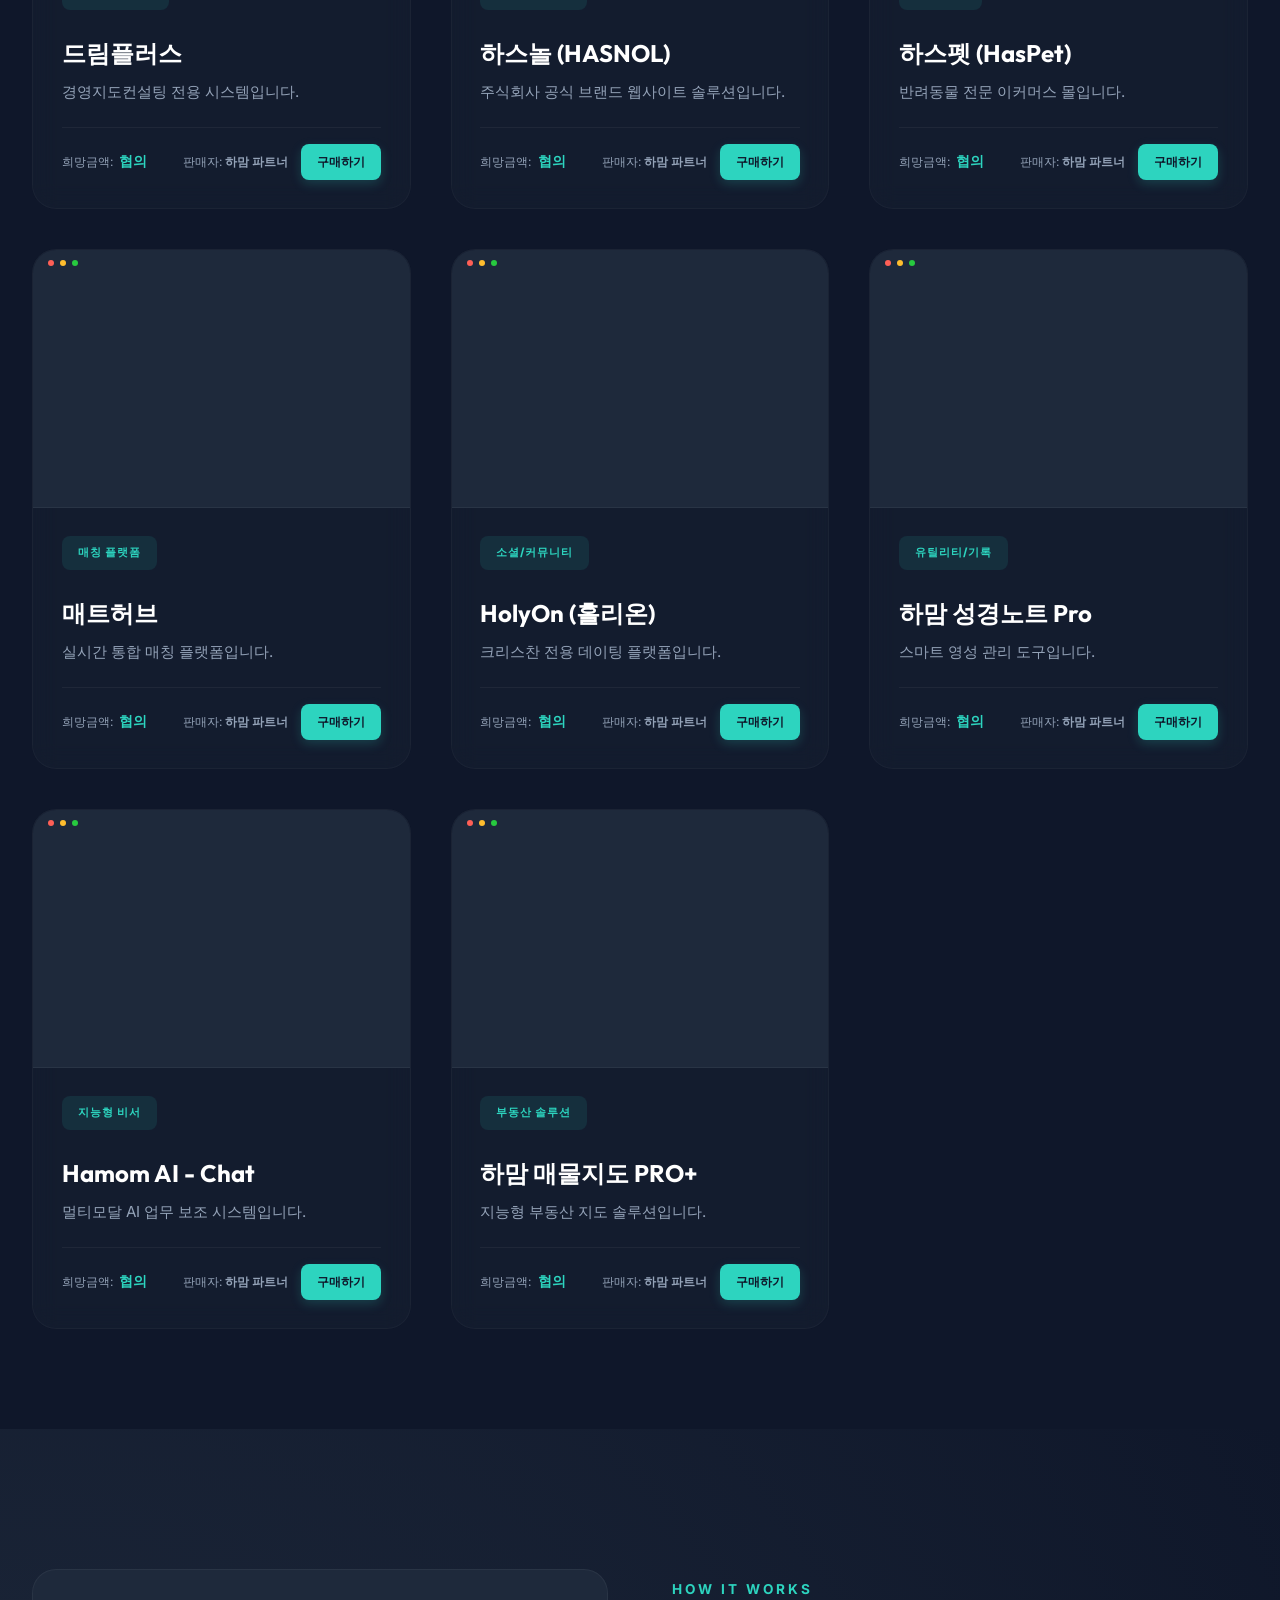
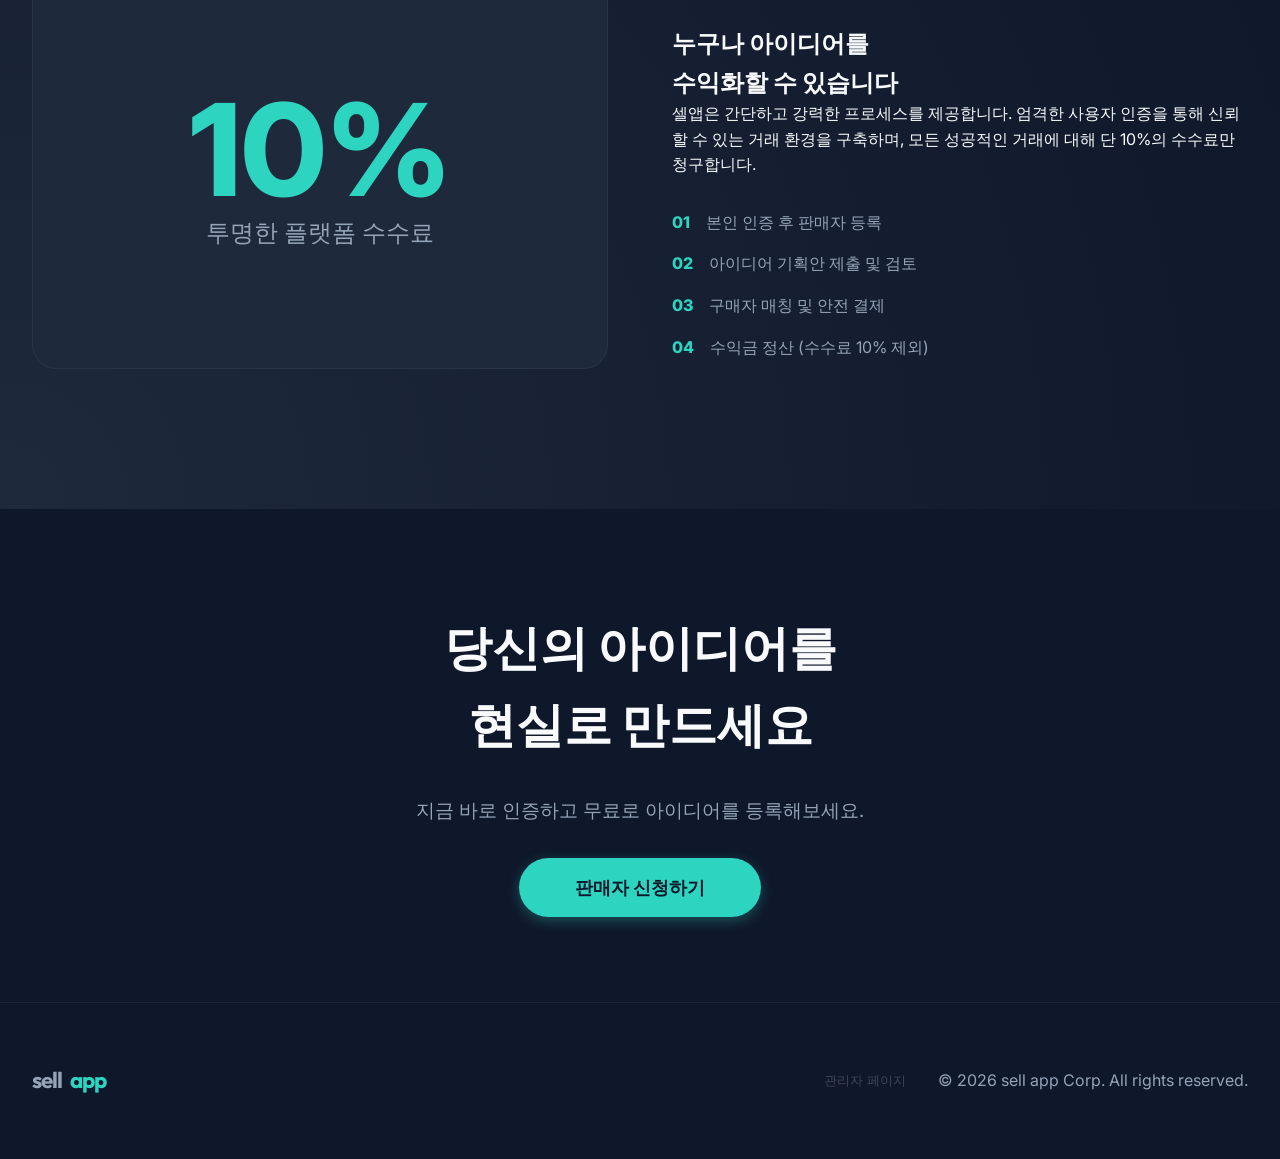
==== commit d760228c: "Update: Added visible 'Preview' button in the center of product cards" ====
--- a/index.html
+++ b/index.html
@@ -77,7 +77,9 @@
                 <div class="idea-card glass" data-category="digital">
                     <div class="card-preview">
                         <iframe src="https://kinpds-max.github.io/dreamplus-consulting/" loading="lazy"></iframe>
-                        <div class="preview-overlay" onclick="window.open('https://kinpds-max.github.io/dreamplus-consulting/','_blank')"></div>
+                        <div class="preview-overlay" onclick="window.open('https://kinpds-max.github.io/dreamplus-consulting/','_blank')">
+                            <div class="preview-btn">미리보기</div>
+                        </div>
                     </div>
                     <div class="card-info">
                         <div class="card-header">
@@ -98,7 +100,9 @@
                 <div class="idea-card glass" data-category="digital">
                     <div class="card-preview">
                         <iframe src="https://hasnol.kr/" loading="lazy"></iframe>
-                        <div class="preview-overlay" onclick="window.open('https://hasnol.kr/','_blank')"></div>
+                        <div class="preview-overlay" onclick="window.open('https://hasnol.kr/','_blank')">
+                            <div class="preview-btn">미리보기</div>
+                        </div>
                     </div>
                     <div class="card-info">
                         <div class="card-header">
@@ -119,7 +123,9 @@
                 <div class="idea-card glass" data-category="digital">
                     <div class="card-preview">
                         <iframe src="http://www.haspet.kr/" loading="lazy"></iframe>
-                        <div class="preview-overlay" onclick="window.open('http://www.haspet.kr/','_blank')"></div>
+                        <div class="preview-overlay" onclick="window.open('http://www.haspet.kr/','_blank')">
+                            <div class="preview-btn">미리보기</div>
+                        </div>
                     </div>
                     <div class="card-info">
                         <div class="card-header">
@@ -140,7 +146,9 @@
                 <div class="idea-card glass" data-category="digital">
                     <div class="card-preview">
                         <iframe src="https://mathub.kr/" loading="lazy"></iframe>
-                        <div class="preview-overlay" onclick="window.open('https://mathub.kr/','_blank')"></div>
+                        <div class="preview-overlay" onclick="window.open('https://mathub.kr/','_blank')">
+                            <div class="preview-btn">미리보기</div>
+                        </div>
                     </div>
                     <div class="card-info">
                         <div class="card-header">
@@ -162,7 +170,9 @@
                 <div class="idea-card glass" data-category="app">
                     <div class="card-preview">
                         <iframe src="https://kinpds-max.github.io/holyon/app.html" loading="lazy"></iframe>
-                        <div class="preview-overlay" onclick="window.open('https://kinpds-max.github.io/holyon/app.html','_blank')"></div>
+                        <div class="preview-overlay" onclick="window.open('https://kinpds-max.github.io/holyon/app.html','_blank')">
+                            <div class="preview-btn">미리보기</div>
+                        </div>
                     </div>
                     <div class="card-info">
                         <div class="card-header">
@@ -183,7 +193,9 @@
                 <div class="idea-card glass" data-category="app">
                     <div class="card-preview">
                         <iframe src="https://kinpds-max.github.io/hamom-bible-note/" loading="lazy"></iframe>
-                        <div class="preview-overlay" onclick="window.open('https://kinpds-max.github.io/hamom-bible-note/','_blank')"></div>
+                        <div class="preview-overlay" onclick="window.open('https://kinpds-max.github.io/hamom-bible-note/','_blank')">
+                            <div class="preview-btn">미리보기</div>
+                        </div>
                     </div>
                     <div class="card-info">
                         <div class="card-header">
@@ -205,7 +217,9 @@
                 <div class="idea-card glass" data-category="ai">
                     <div class="card-preview">
                         <iframe src="https://smartkim82.github.io/hamomai/" loading="lazy"></iframe>
-                        <div class="preview-overlay" onclick="window.open('https://smartkim82.github.io/hamomai/','_blank')"></div>
+                        <div class="preview-overlay" onclick="window.open('https://smartkim82.github.io/hamomai/','_blank')">
+                            <div class="preview-btn">미리보기</div>
+                        </div>
                     </div>
                     <div class="card-info">
                         <div class="card-header">
@@ -226,7 +240,9 @@
                 <div class="idea-card glass" data-category="ai">
                     <div class="card-preview">
                         <iframe src="https://smartkim82.github.io/hamommap/" loading="lazy"></iframe>
-                        <div class="preview-overlay" onclick="window.open('https://smartkim82.github.io/hamommap/','_blank')"></div>
+                        <div class="preview-overlay" onclick="window.open('https://smartkim82.github.io/hamommap/','_blank')">
+                            <div class="preview-btn">미리보기</div>
+                        </div>
                     </div>
                     <div class="card-info">
                         <div class="card-header">
--- a/style.css
+++ b/style.css
@@ -118,10 +118,11 @@
 
 .nav-links {
   display: flex;
-  gap: 3.5rem; /* Increased gap for a wider feel */
+  gap: 3rem; /* Adjusted for better fit */
   align-items: center;
   margin-right: auto;
-  margin-left: 5rem;
+  margin-left: 4rem;
+  white-space: nowrap; /* Strictly single line */
 }
 
 .nav-actions {
@@ -440,26 +441,25 @@
 }
 
 .card-preview iframe {
-  width: 1300px; /* Refined for 3-col width */
-  height: 900px;
-  transform: scale(0.4); /* Scaled up slightly for better content visibility */
+  width: 1000px; /* More compact viewport for higher scale */
+  height: 700px;
+  transform: scale(0.6); /* Larger scale for 'fuller' immediate look */
   transform-origin: 0 0;
   border: none;
   pointer-events: none;
-  opacity: 0; /* Changed to 0 for fade-in effect */
-  transition: opacity 0.8s ease;
+  opacity: 1; /* Show immediately as requested */
+  transition: transform 0.3s ease;
   margin-top: 35px;
-  margin-left: 15px;
+  margin-left: 10px;
 }
 
 .idea-card:hover iframe {
-  opacity: 1; /* Strong presence on hover */
-  transform: scale(0.42);
-}
-
-/* Ensure immediate visible presence for loaded iframes */
-iframe[loading="lazy"] {
-  opacity: 0.9 !important;
+  transform: scale(0.62);
+}
+
+/* Immediate presence for loaded iframes */
+iframe {
+  opacity: 1 !important;
 }
 
 .preview-overlay {
@@ -467,6 +467,36 @@
   top: 0; left: 0; width: 100%; height: 100%;
   z-index: 2;
   cursor: pointer;
+  display: flex;
+  align-items: center;
+  justify-content: center;
+  background: rgba(15, 23, 42, 0); /* Invisible by default */
+  transition: var(--transition);
+}
+
+.idea-card:hover .preview-overlay {
+  background: rgba(15, 23, 42, 0.2); /* Subtle dim on hover */
+}
+
+.preview-btn {
+  background: rgba(255, 255, 255, 0.1);
+  backdrop-filter: blur(10px);
+  -webkit-backdrop-filter: blur(10px);
+  border: 1px solid rgba(255, 255, 255, 0.2);
+  color: #fff;
+  padding: 0.8rem 1.8rem;
+  border-radius: 50px;
+  font-weight: 700;
+  font-size: 1rem;
+  opacity: 0;
+  transform: translateY(10px);
+  transition: var(--transition);
+  box-shadow: 0 10px 30px rgba(0,0,0,0.3);
+}
+
+.idea-card:hover .preview-btn {
+  opacity: 1;
+  transform: translateY(0);
 }
 
 .idea-card:hover {
@@ -628,9 +658,27 @@
 }
 
 /* Responsive */
+@media (max-width: 1200px) {
+  .idea-grid { grid-template-columns: repeat(2, 1fr); }
+  :root { --container-header: 98%; }
+  .nav-links { gap: 2rem; }
+}
+
 @media (max-width: 768px) {
   .hero h1 { font-size: 3rem; }
+  .hero p { font-size: 1.1rem; }
   .nav-links { display: none; }
   .info-grid { grid-template-columns: 1fr; }
   .idea-grid { grid-template-columns: 1fr; }
-}
+  .container-header { padding: 0 1.5rem; }
+  .hero-content { text-align: center; margin: 0 auto; }
+  .cta-group { justify-content: center; }
+  .card-footer { flex-direction: column; align-items: flex-start; gap: 0.8rem; }
+  .seller-info-group { width: 100%; justify-content: space-between; }
+}
+
+@media (max-width: 480px) {
+  .hero h1 { font-size: 2.5rem; }
+  .hero-tag { font-size: 0.7rem; letter-spacing: 2px; }
+  .stat-grid { grid-template-columns: 1fr; }
+}
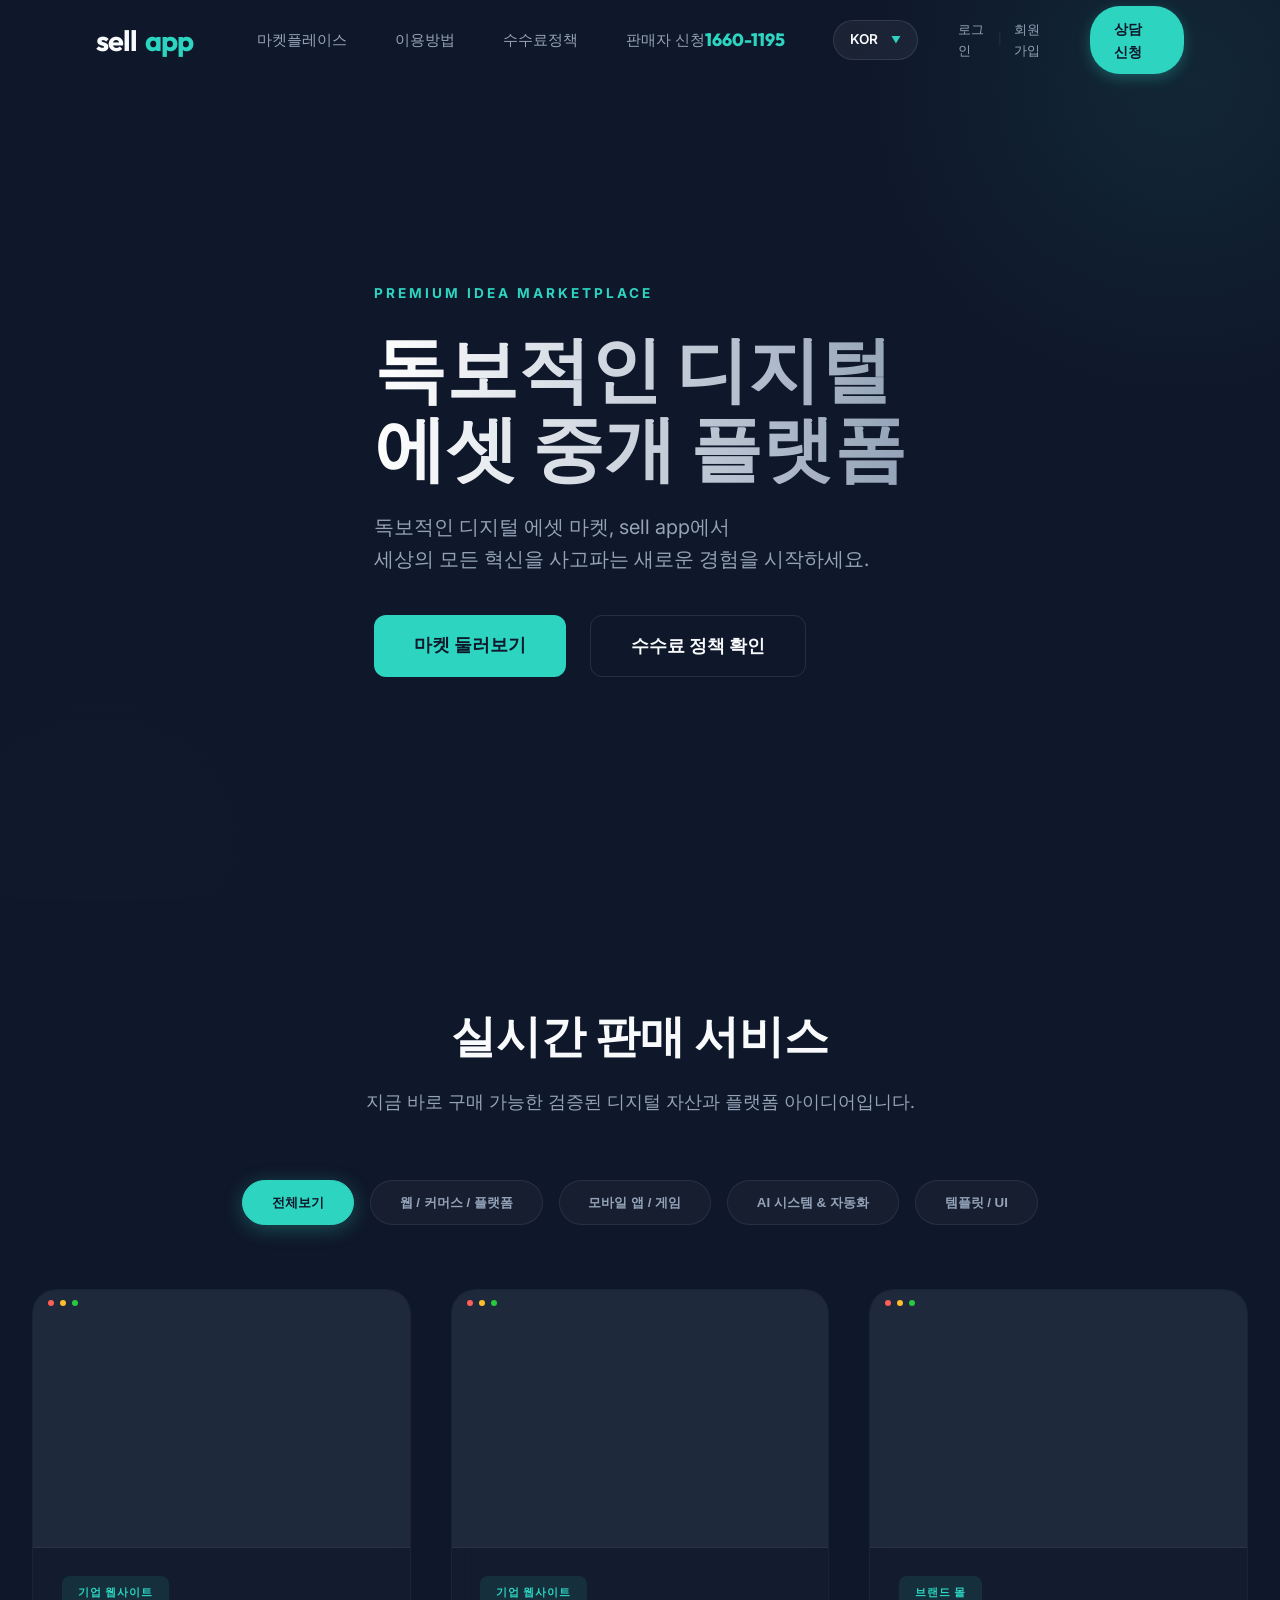
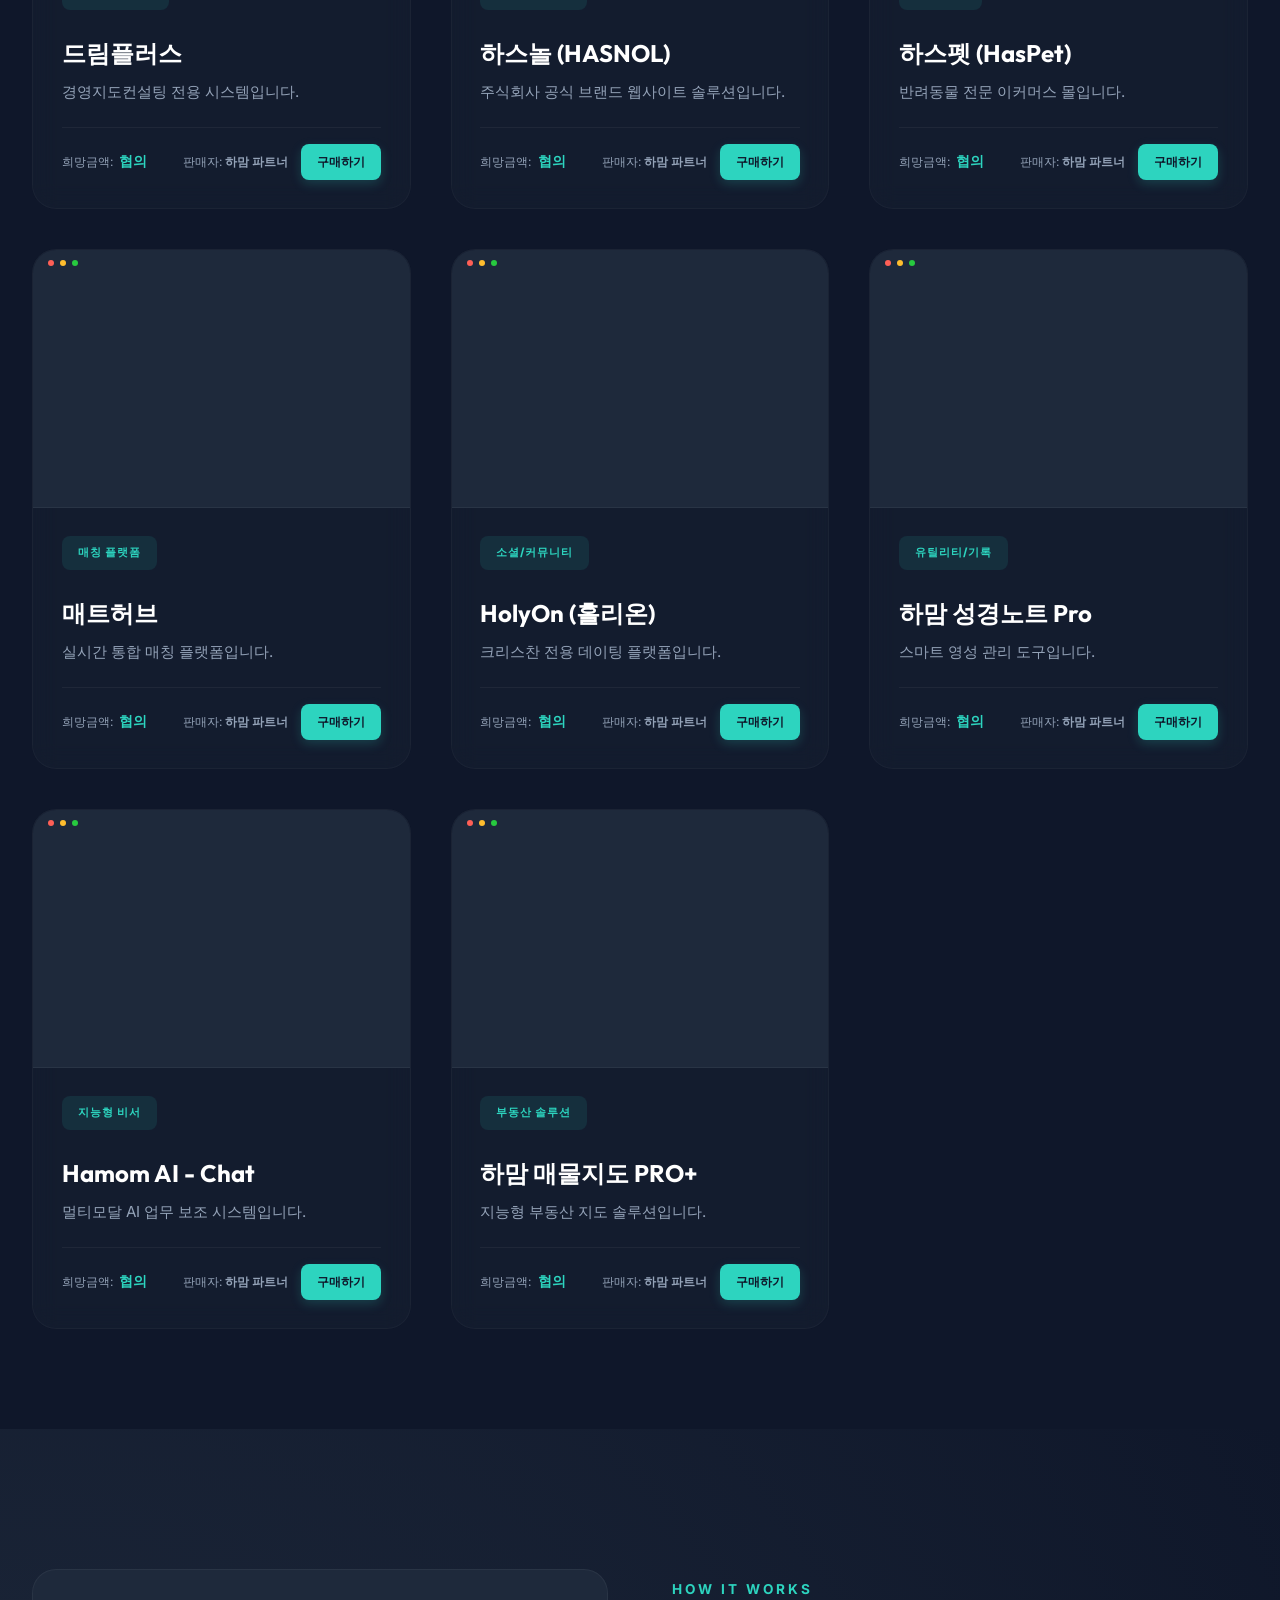
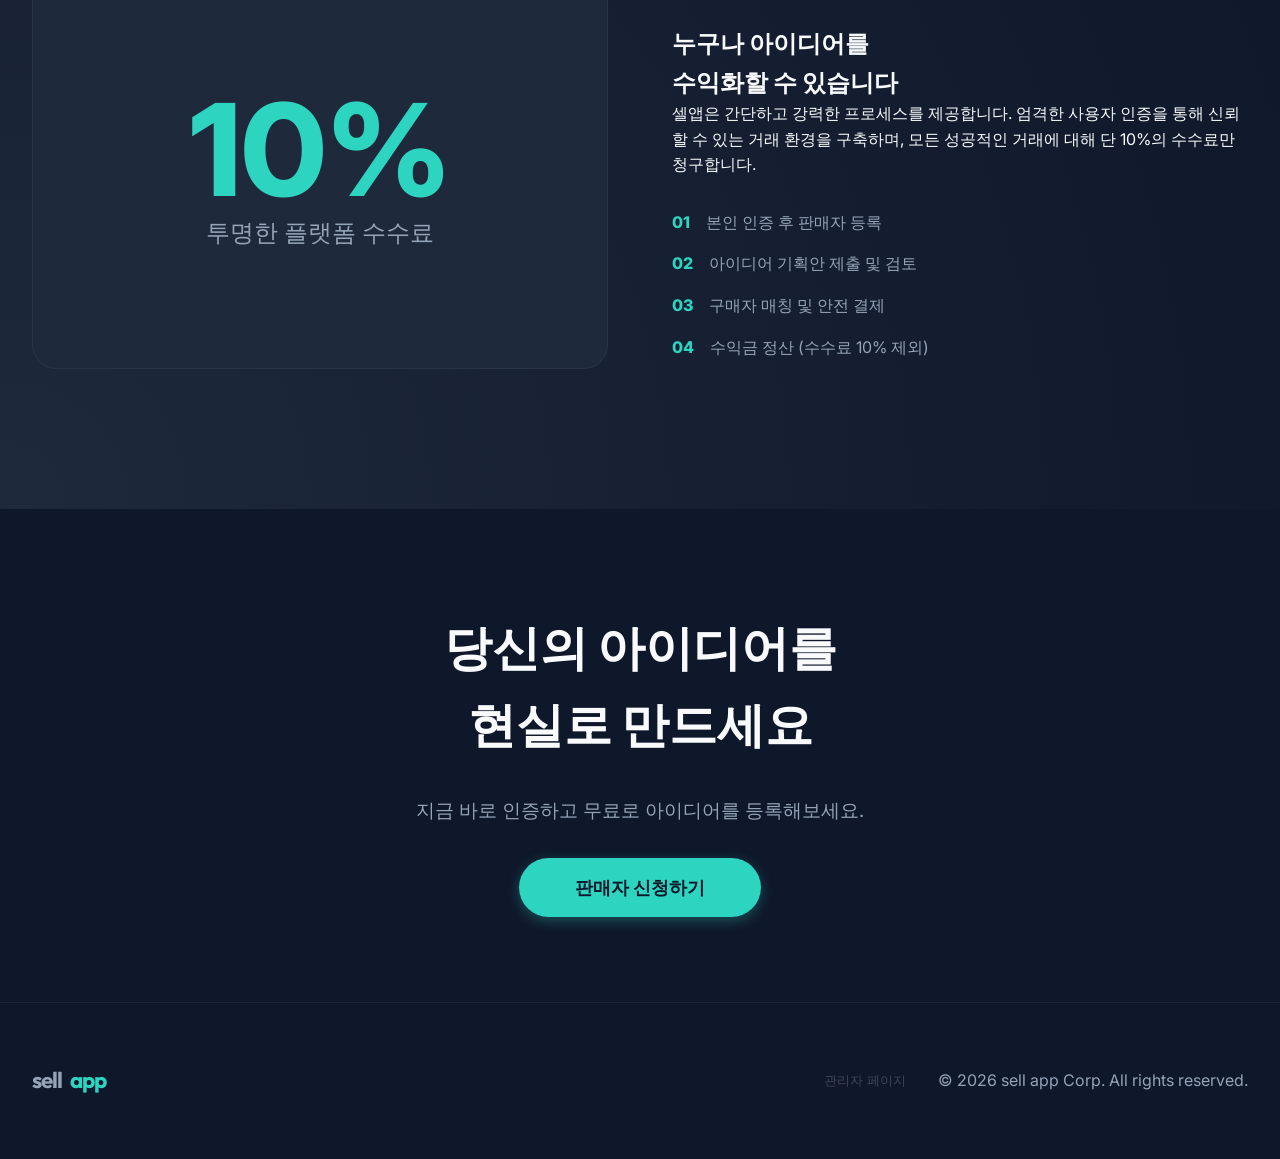
==== commit 0dae46bc: "Update: Refined header with Login/Signup group, 'Direct' Consultation button, and 'Fuller' (scale 0." ====
--- a/index.html
+++ b/index.html
@@ -20,8 +20,7 @@
                 <li><a href="#register" class="nav-item">판매자 신청</a></li>
             </ul>
             <div class="nav-actions">
-                <a href="#" class="nav-item" style="font-size: 0.82rem; margin-right: 0.8rem;">로그인</a>
-                <a href="#" class="nav-item" style="font-size: 0.82rem; margin-right: 1.2rem;">회원가입</a>
+                <span class="contact-phone">1660-1195</span>
                 <div class="lang-selector" id="lang-selector">
                     <span id="current-lang">KOR</span>
                     <i class="arrow-down">▼</i>
@@ -31,8 +30,12 @@
                         <div class="lang-opt" onclick="setLang('CHN')">中国语 (CHN)</div>
                     </div>
                 </div>
-                <span class="contact-phone">1660-1195</span>
-                <a href="#register" class="auth-btn">무료 상담 신청</a>
+                <div style="display: flex; align-items: center; gap: 0.8rem; margin: 0 1rem;">
+                    <a href="#" class="nav-item" style="font-size: 0.82rem;">로그인</a>
+                    <span style="color: rgba(255,255,255,0.1); font-size: 0.7rem;">|</span>
+                    <a href="#" class="nav-item" style="font-size: 0.82rem;">회원가입</a>
+                </div>
+                <a href="#register" class="auth-btn">상담 신청</a>
             </div>
         </div>
     </header>
@@ -47,7 +50,7 @@
         <div class="container hero-content">
             <span class="hero-tag">PREMIUM IDEA MARKETPLACE</span>
             <h1>독보적인 디지털<br>에셋 중개 플랫폼</h1>
-            <p>독보적인 디지털<br>에셋 마켓, sell app에서 세상의 모든 혁신을 사고파는 새로운 경험을 시작하세요.</p>
+            <p>독보적인 디지털 에셋 마켓, sell app에서<br>세상의 모든 혁신을 사고파는 새로운 경험을 시작하세요.</p>
             <div class="cta-group">
                 <a href="#marketplace" class="btn-primary">마켓 둘러보기</a>
                 <a href="#process" class="btn-secondary">수수료 정책 확인</a>
--- a/style.css
+++ b/style.css
@@ -436,25 +436,26 @@
   font-family: 'Outfit', sans-serif;
   font-weight: 800;
   color: var(--accent);
-  font-size: 1.2rem;
-  margin-right: 2rem;
+  font-size: 1.1rem;
+  margin-right: 1.5rem;
+  white-space: nowrap;
 }
 
 .card-preview iframe {
-  width: 1000px; /* More compact viewport for higher scale */
-  height: 700px;
-  transform: scale(0.6); /* Larger scale for 'fuller' immediate look */
+  width: 900px; /* Even more compact to force higher detail level */
+  height: 600px;
+  transform: scale(0.68); /* Increased scale to fill up the frame more */
   transform-origin: 0 0;
   border: none;
   pointer-events: none;
-  opacity: 1; /* Show immediately as requested */
-  transition: transform 0.3s ease;
+  opacity: 1;
+  transition: transform 0.4s cubic-bezier(0.2, 0.8, 0.2, 1);
   margin-top: 35px;
   margin-left: 10px;
 }
 
 .idea-card:hover iframe {
-  transform: scale(0.62);
+  transform: scale(0.7); /* Subtle scale up on hover */
 }
 
 /* Immediate presence for loaded iframes */
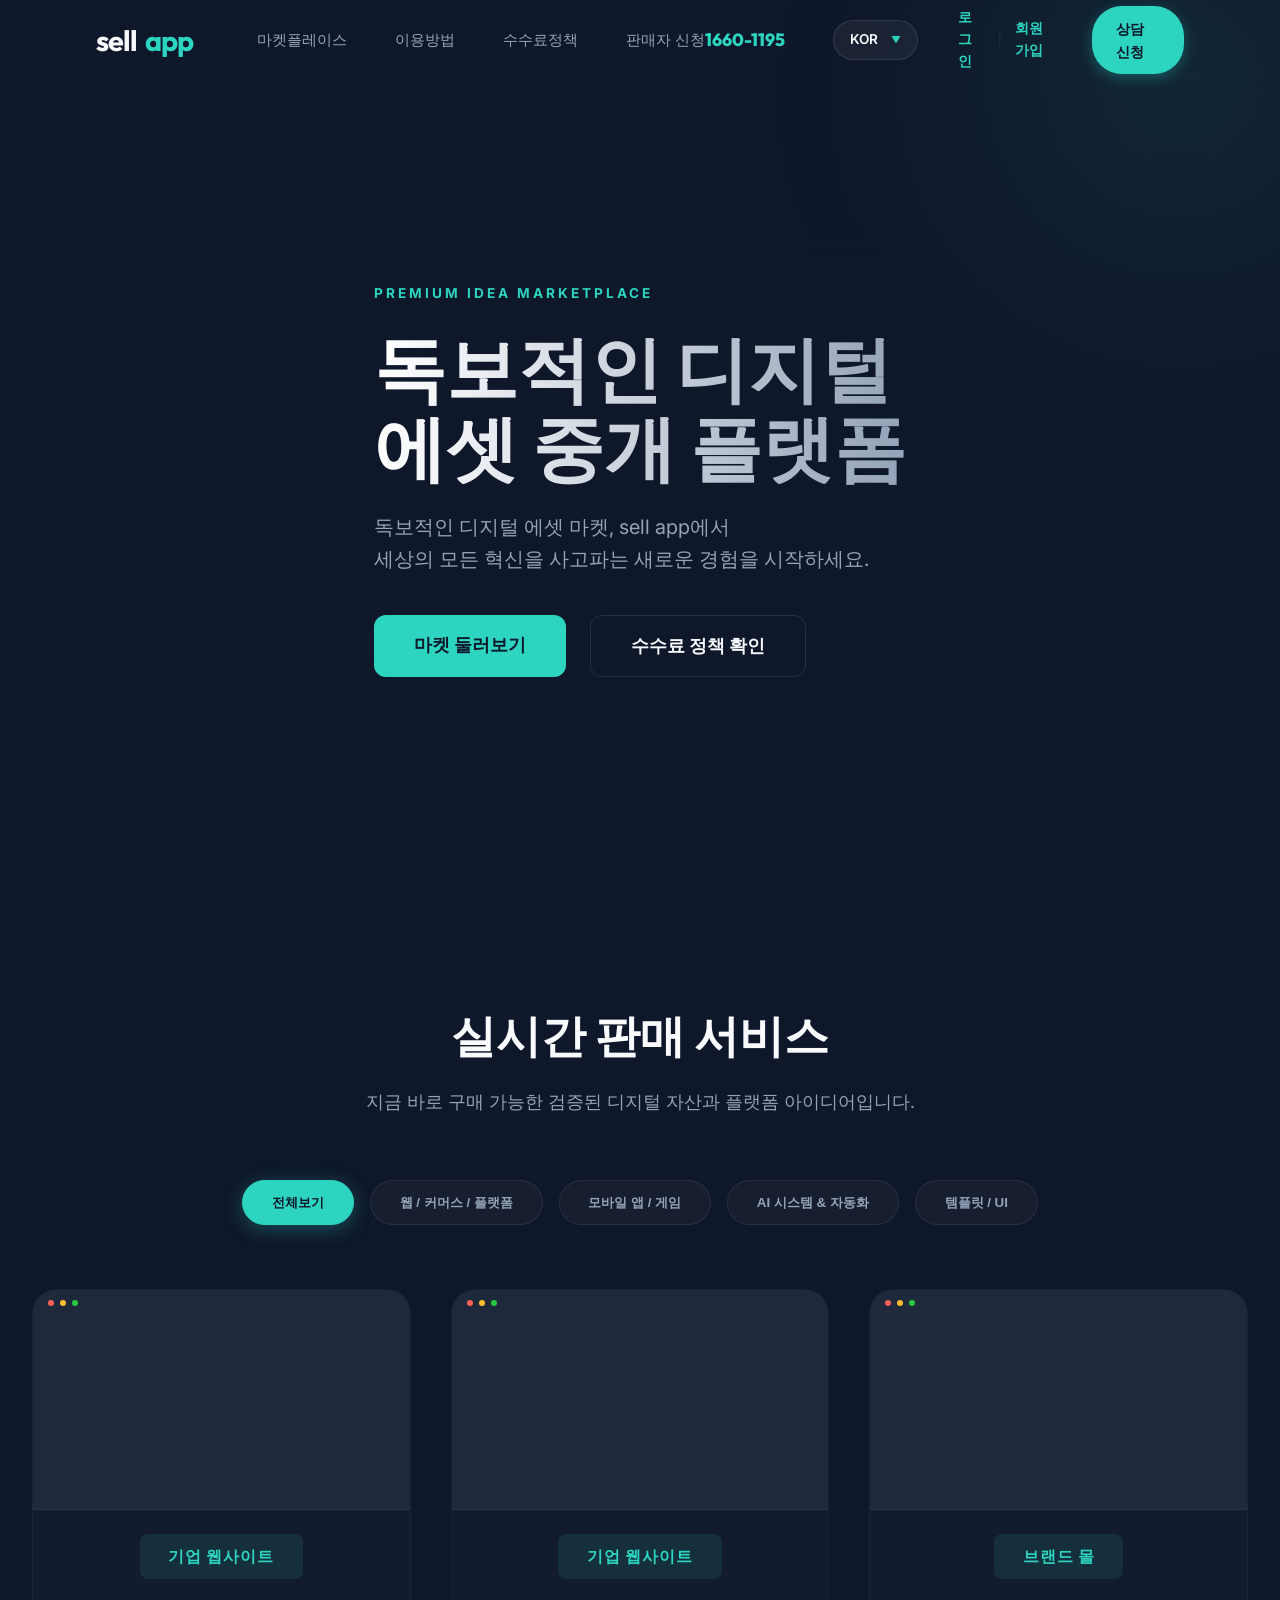
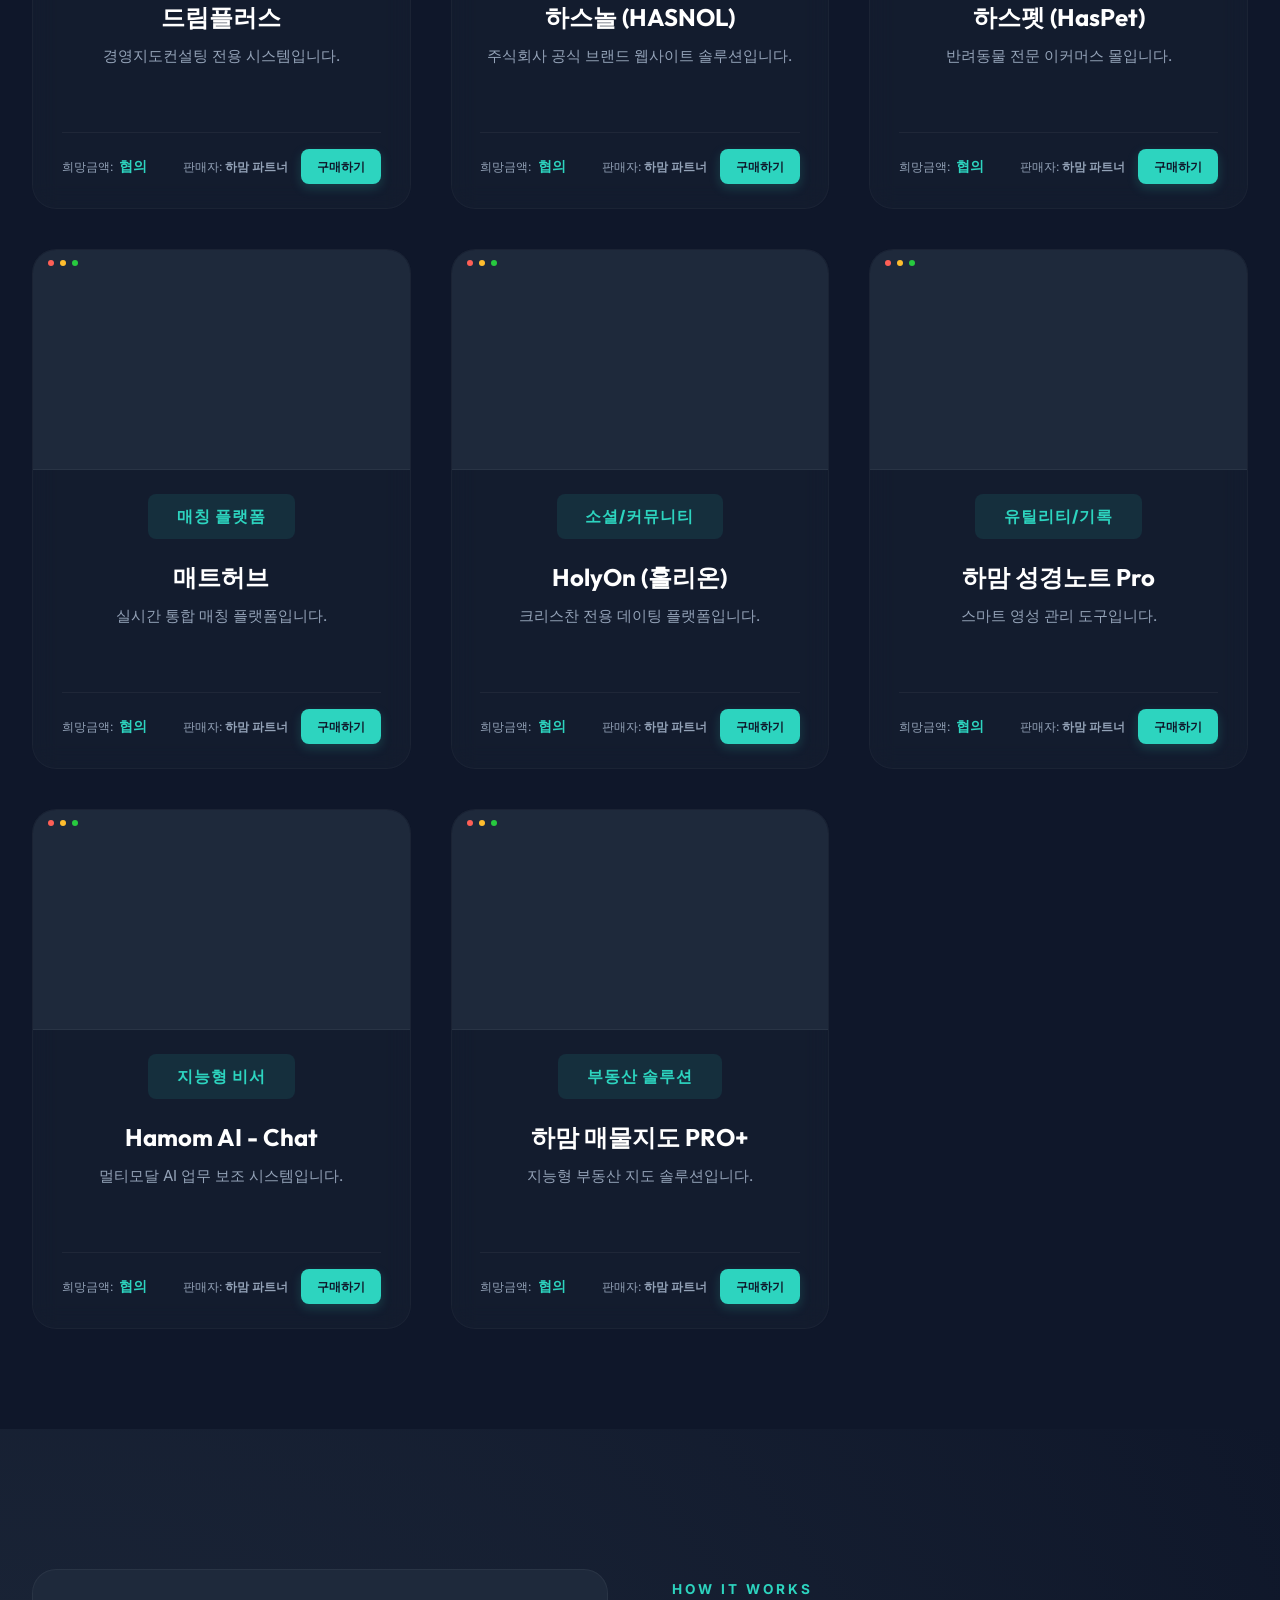
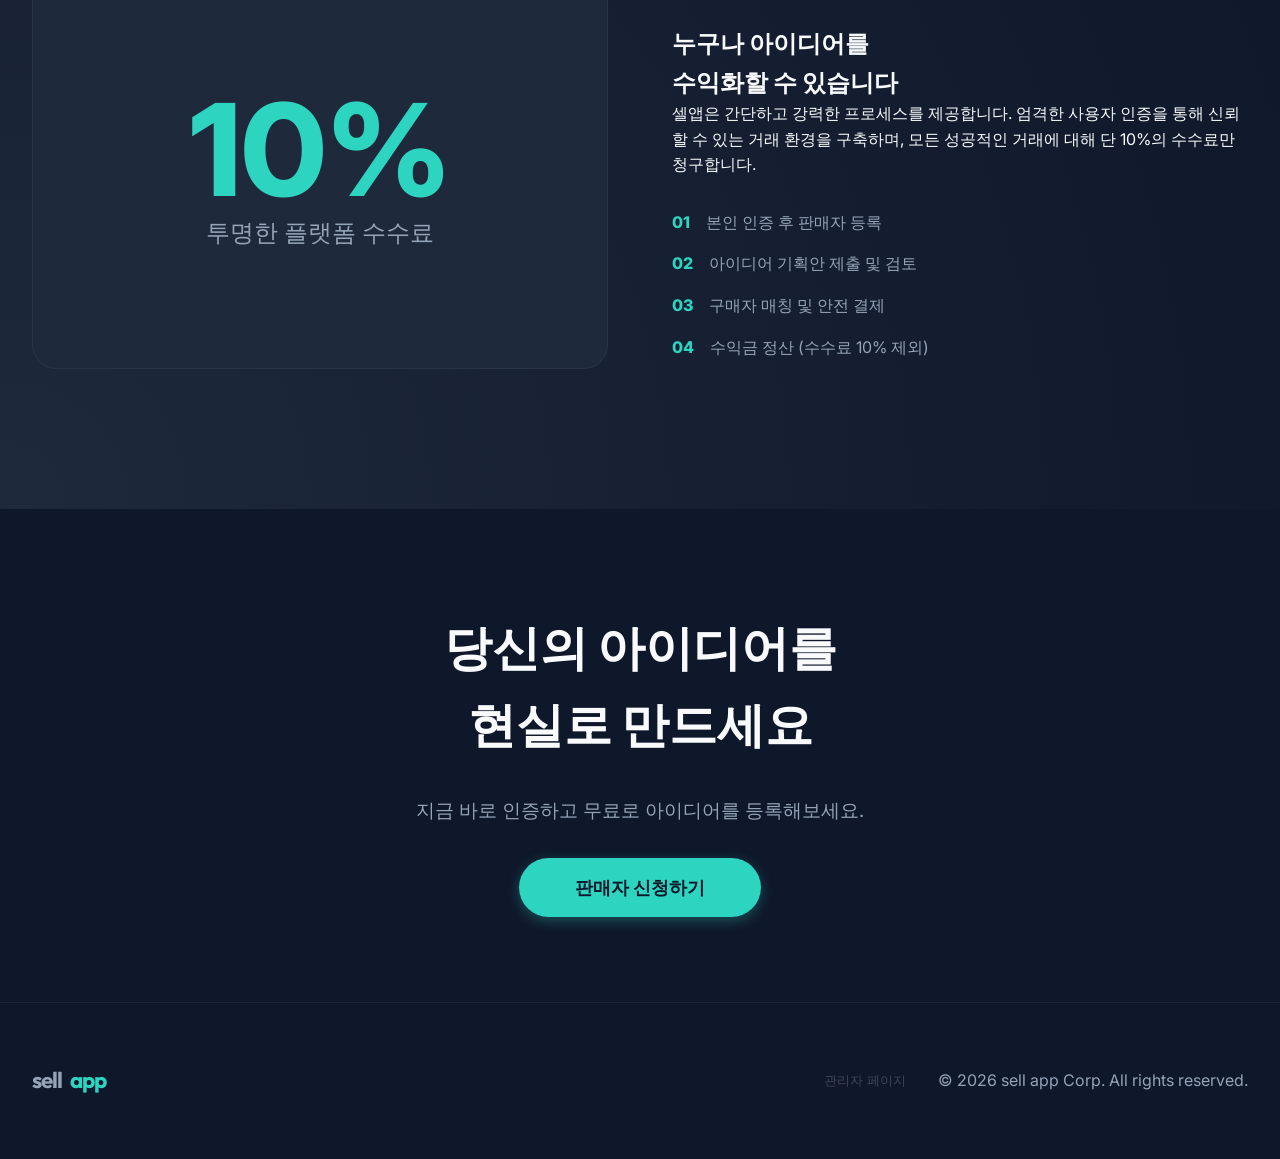
==== commit c9390cdd: "Final Final: SELL APP branding, density optimization, and centered/enlarged tags" ====
--- a/index.html
+++ b/index.html
@@ -3,8 +3,8 @@
 <head>
     <meta charset="UTF-8">
     <meta name="viewport" content="width=device-width, initial-scale=1.0">
-    <title>Cell App | 아이디어 중개 플랫폼</title>
-    <meta name="description" content="세상의 모든 혁신적인 앱과 서비스 아이디어를 사고파는 프리미엄 중개 플랫폼, 셀앱">
+    <title>Sell App | 아이디어 중개 플랫폼</title>
+    <meta name="description" content="세상의 모든 혁신적인 앱과 서비스 아이디어를 사고파는 프리미엄 중개 플랫폼, Sell App">
     <link rel="stylesheet" href="style.css">
 </head>
 <body>
@@ -31,9 +31,9 @@
                     </div>
                 </div>
                 <div style="display: flex; align-items: center; gap: 0.8rem; margin: 0 1rem;">
-                    <a href="#" class="nav-item" style="font-size: 0.82rem;">로그인</a>
+                    <a href="#" class="nav-item" style="font-size: 0.85rem; color: var(--accent); font-weight: 700;">로그인</a>
                     <span style="color: rgba(255,255,255,0.1); font-size: 0.7rem;">|</span>
-                    <a href="#" class="nav-item" style="font-size: 0.82rem;">회원가입</a>
+                    <a href="#" class="nav-item" style="font-size: 0.85rem; color: var(--accent); font-weight: 700;">회원가입</a>
                 </div>
                 <a href="#register" class="auth-btn">상담 신청</a>
             </div>
--- a/style.css
+++ b/style.css
@@ -12,7 +12,7 @@
   
   /* Layout */
   --container-width: 1400px;
-  --container-header: 95%; /* Wider header as requested */
+  --container-header: 95%; 
   --header-height: 80px;
   --radius-lg: 24px;
   --radius-md: 12px;
@@ -402,14 +402,15 @@
 }
 
 .card-info {
-  padding: 1.8rem;
+  padding: 1.5rem 1.8rem;
   display: flex;
   flex-direction: column;
   flex-grow: 1;
+  text-align: center; /* Center text by default */
 }
 
 .card-preview {
-  height: 280px; /* Fixed preview height */
+  height: 220px; /* Reduced to remove gaps */
   background: #1e293b;
   border-bottom: 1px solid rgba(255, 255, 255, 0.05);
   position: relative;
@@ -444,13 +445,13 @@
 .card-preview iframe {
   width: 900px; /* Even more compact to force higher detail level */
   height: 600px;
-  transform: scale(0.68); /* Increased scale to fill up the frame more */
+  transform: scale(0.68); 
   transform-origin: 0 0;
   border: none;
   pointer-events: none;
   opacity: 1;
   transition: transform 0.4s cubic-bezier(0.2, 0.8, 0.2, 1);
-  margin-top: 35px;
+  margin-top: 5px; /* Higher up */
   margin-left: 10px;
 }
 
@@ -509,17 +510,18 @@
 
 .card-header {
   display: flex;
-  justify-content: space-between;
-  align-items: flex-start;
-  margin-bottom: 1.5rem;
+  justify-content: center;
+  align-items: center;
+  margin-bottom: 1.2rem;
+  width: 100%;
 }
 
 .card-tag {
   background: rgba(45, 212, 191, 0.1);
   color: var(--accent);
-  padding: 0.5rem 1rem;
+  padding: 0.6rem 1.8rem; /* Larger padding */
   border-radius: var(--radius-sm);
-  font-size: 0.7rem;
+  font-size: 1rem; /* Enlarge even more */
   font-weight: 800;
   letter-spacing: 1px;
   text-transform: uppercase;
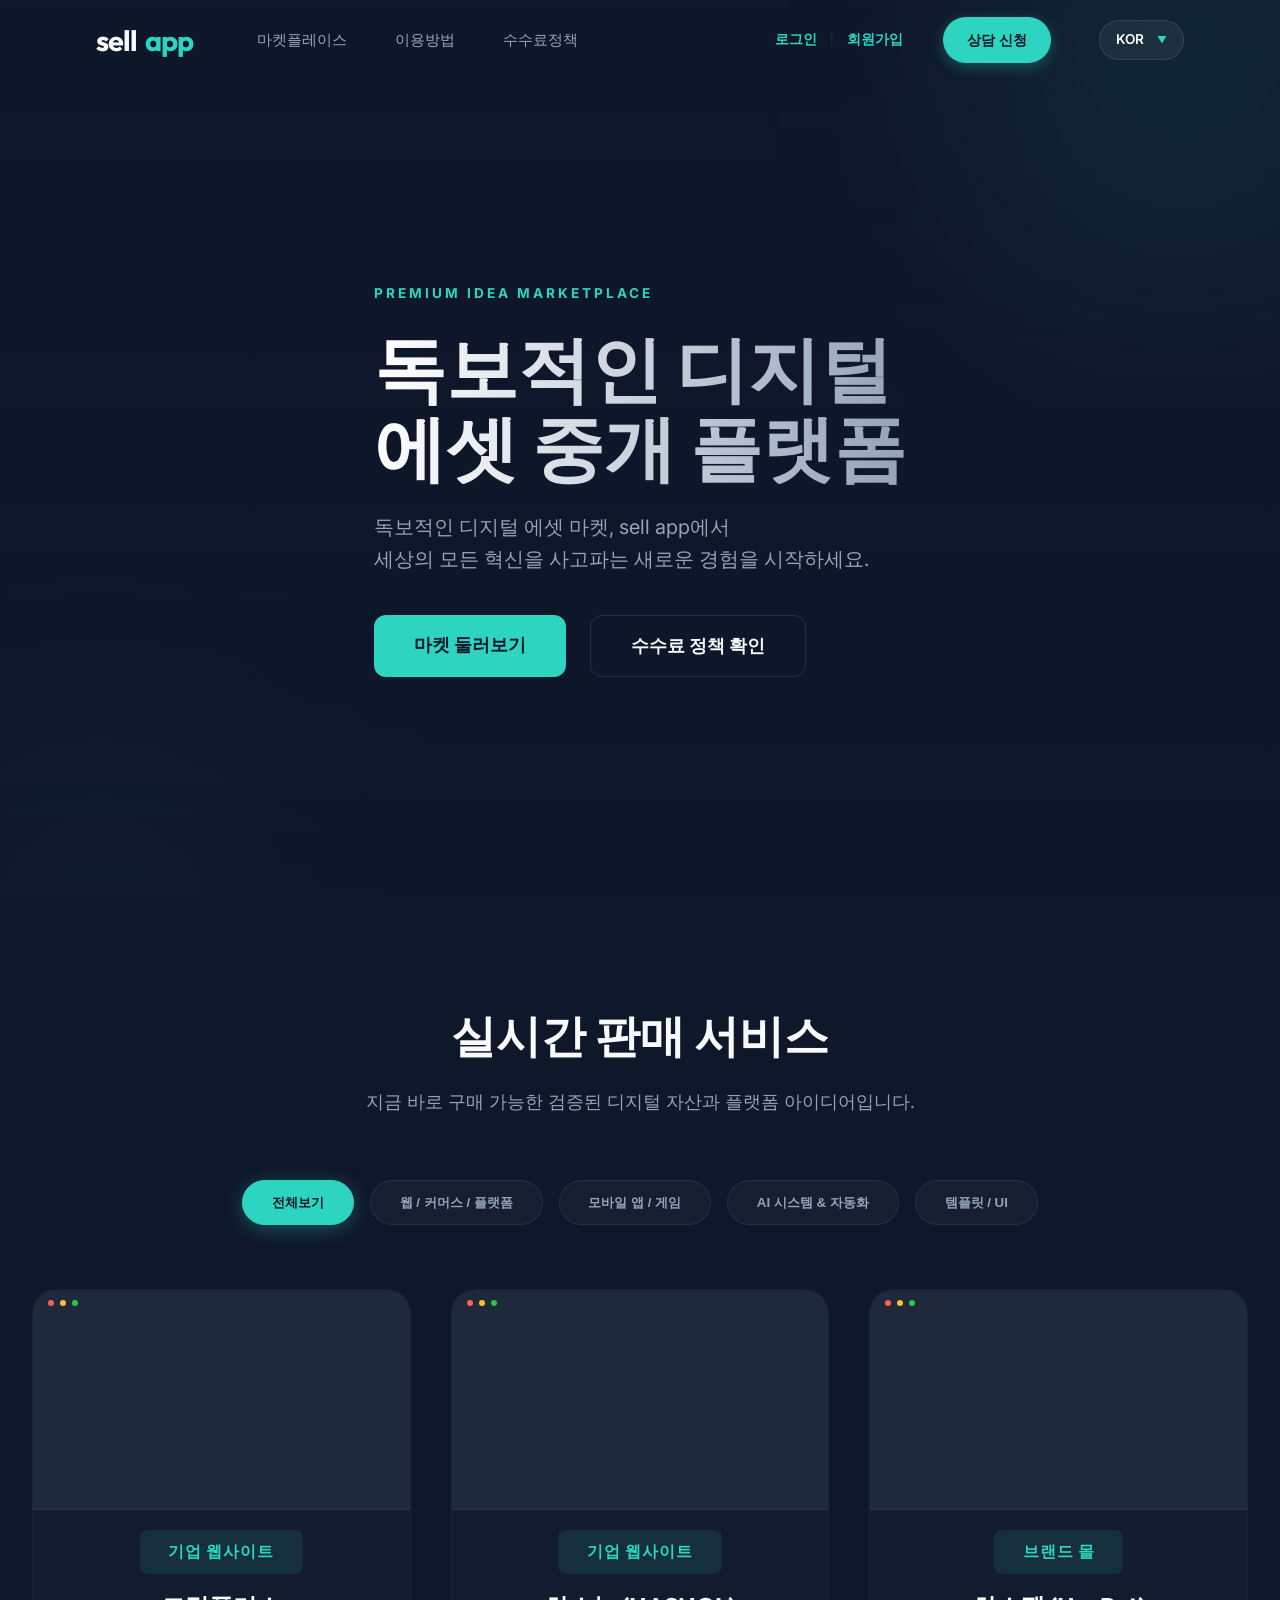
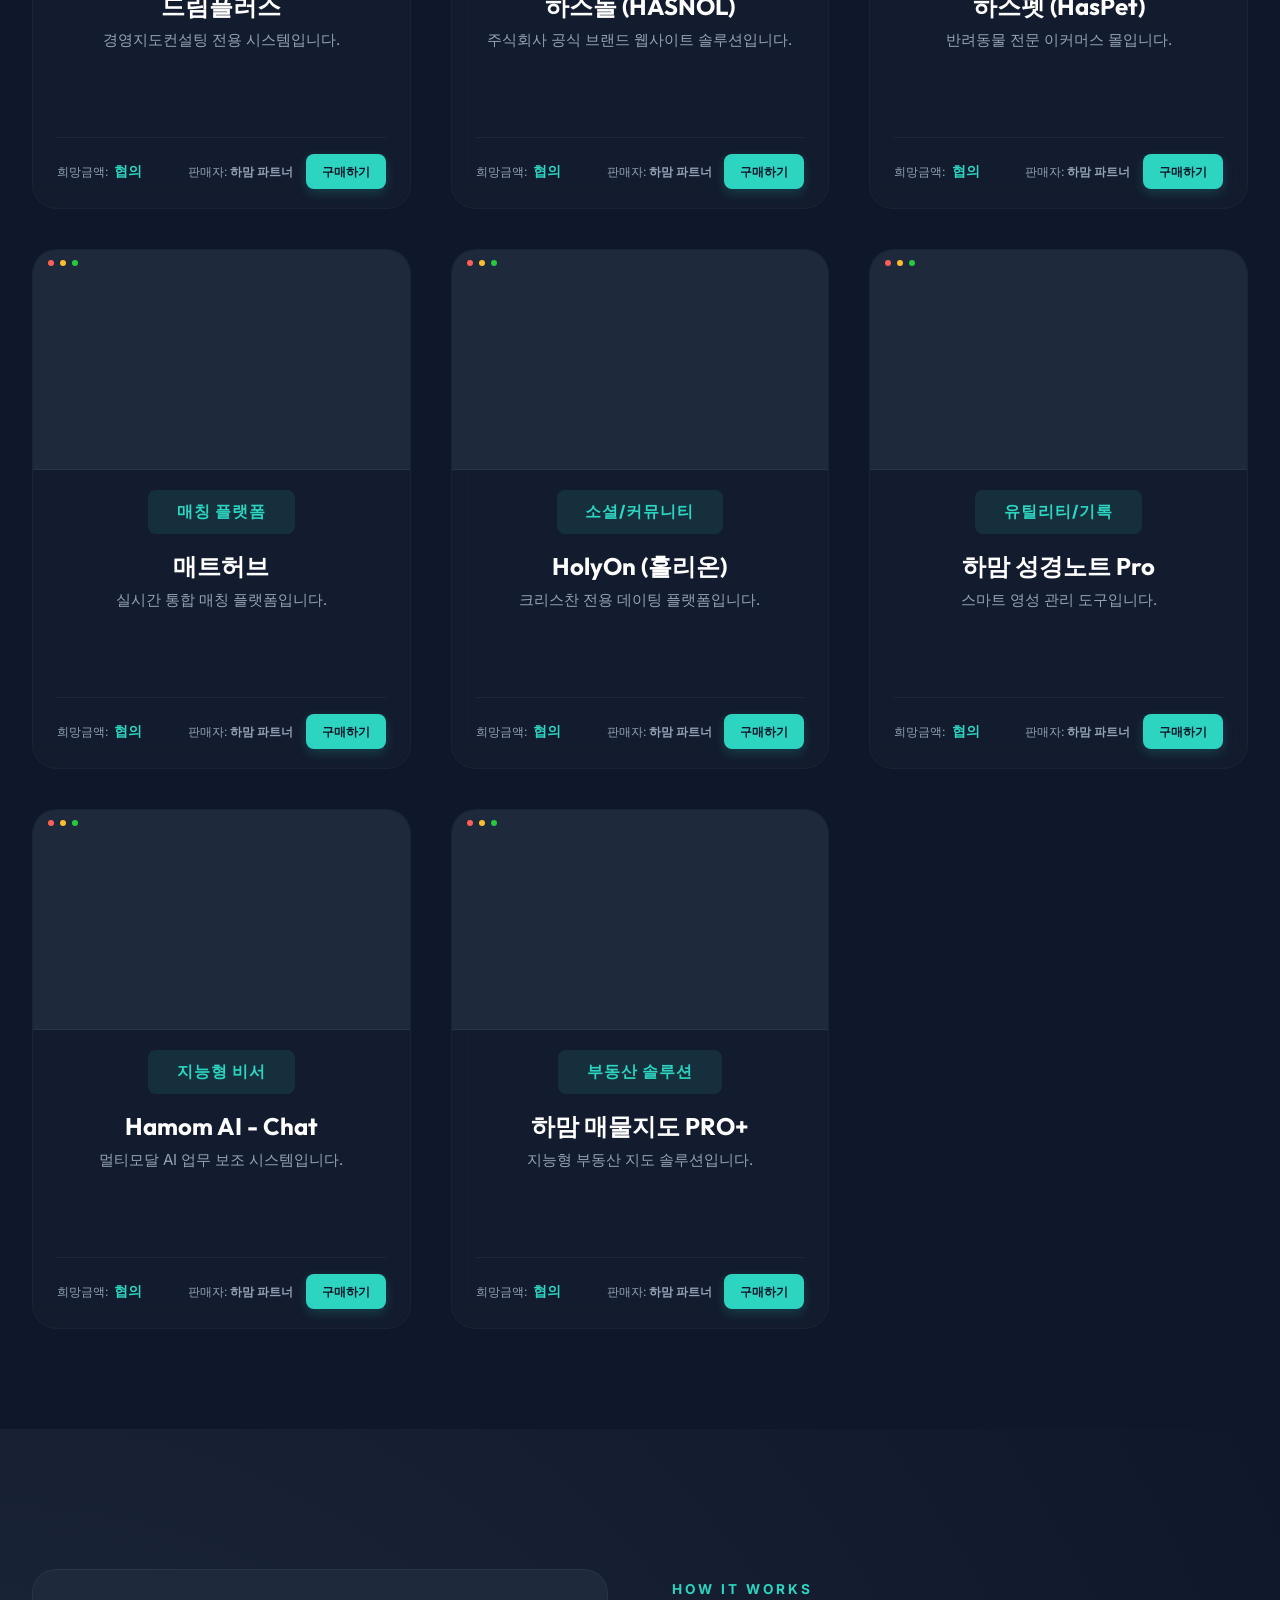
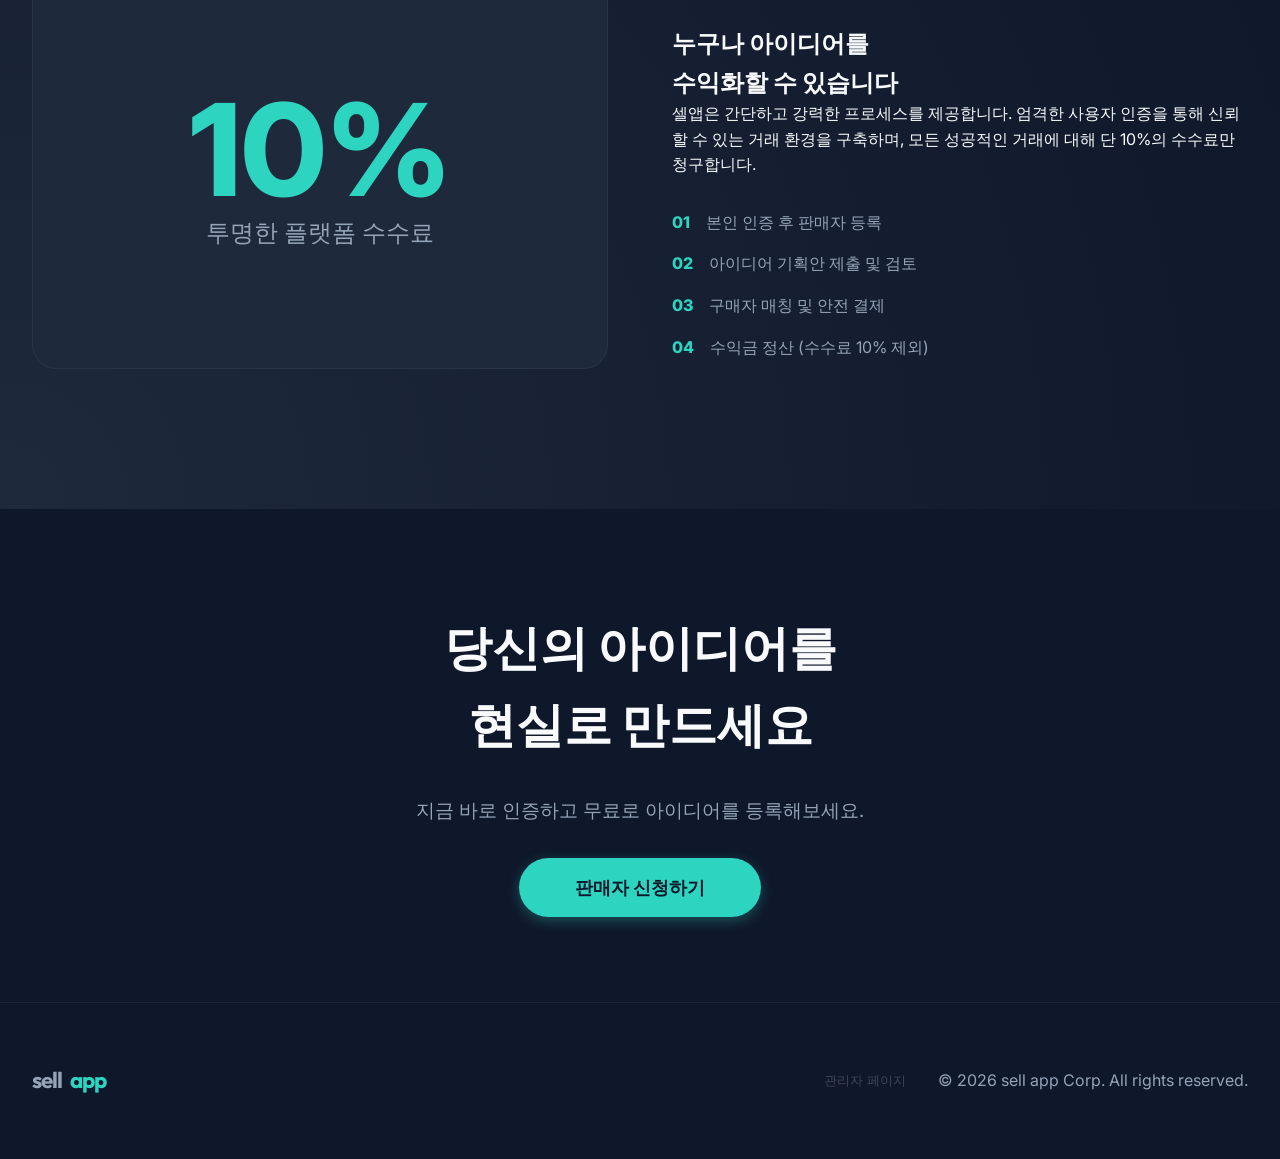
==== commit 1d6245b4: "Final Final Final: Streamlined header, Far-right Lang Selector, and Tightened Card Layout" ====
--- a/index.html
+++ b/index.html
@@ -17,11 +17,15 @@
                 <li><a href="#marketplace" class="nav-item">마켓플레이스</a></li>
                 <li><a href="#process" class="nav-item">이용방법</a></li>
                 <li><a href="#process" class="nav-item">수수료정책</a></li>
-                <li><a href="#register" class="nav-item">판매자 신청</a></li>
             </ul>
             <div class="nav-actions">
-                <span class="contact-phone">1660-1195</span>
-                <div class="lang-selector" id="lang-selector">
+                <div style="display: flex; align-items: center; gap: 0.8rem; margin: 0 1rem;">
+                    <a href="#" class="nav-item" style="font-size: 0.85rem; color: var(--accent); font-weight: 700;">로그인</a>
+                    <span style="color: rgba(255,255,255,0.1); font-size: 0.7rem;">|</span>
+                    <a href="#" class="nav-item" style="font-size: 0.85rem; color: var(--accent); font-weight: 700;">회원가입</a>
+                </div>
+                <a href="#register" class="auth-btn" style="margin-right: 1.5rem;">상담 신청</a>
+                <div class="lang-selector" id="lang-selector" style="margin-left: 0;">
                     <span id="current-lang">KOR</span>
                     <i class="arrow-down">▼</i>
                     <div class="lang-dropdown">
@@ -30,12 +34,6 @@
                         <div class="lang-opt" onclick="setLang('CHN')">中国语 (CHN)</div>
                     </div>
                 </div>
-                <div style="display: flex; align-items: center; gap: 0.8rem; margin: 0 1rem;">
-                    <a href="#" class="nav-item" style="font-size: 0.85rem; color: var(--accent); font-weight: 700;">로그인</a>
-                    <span style="color: rgba(255,255,255,0.1); font-size: 0.7rem;">|</span>
-                    <a href="#" class="nav-item" style="font-size: 0.85rem; color: var(--accent); font-weight: 700;">회원가입</a>
-                </div>
-                <a href="#register" class="auth-btn">상담 신청</a>
             </div>
         </div>
     </header>
--- a/style.css
+++ b/style.css
@@ -402,7 +402,7 @@
 }
 
 .card-info {
-  padding: 1.5rem 1.8rem;
+  padding: 1.2rem 1.5rem; /* Slightly reduced padding */
   display: flex;
   flex-direction: column;
   flex-grow: 1;
@@ -443,20 +443,20 @@
 }
 
 .card-preview iframe {
-  width: 900px; /* Even more compact to force higher detail level */
-  height: 600px;
-  transform: scale(0.68); 
-  transform-origin: 0 0;
+  width: 500px; /* Higher detail base */
+  height: 300px;
+  transform: scale(0.9); /* Extremely detailed thumbnail look */
+  transform-origin: top left;
   border: none;
   pointer-events: none;
   opacity: 1;
-  transition: transform 0.4s cubic-bezier(0.2, 0.8, 0.2, 1);
-  margin-top: 5px; /* Higher up */
-  margin-left: 10px;
+  transition: transform 0.4s ease;
+  margin-top: 0;
+  margin-left: 0;
 }
 
 .idea-card:hover iframe {
-  transform: scale(0.7); /* Subtle scale up on hover */
+  transform: scale(0.93); /* Slight zoom for interaction */
 }
 
 /* Immediate presence for loaded iframes */
@@ -512,7 +512,7 @@
   display: flex;
   justify-content: center;
   align-items: center;
-  margin-bottom: 1.2rem;
+  margin-bottom: 0.8rem; /* Reduced from 1.2rem */
   width: 100%;
 }
 
@@ -536,7 +536,7 @@
 
 .idea-card h3 {
   font-size: 1.5rem;
-  margin-bottom: 0.5rem;
+  margin-bottom: 0.2rem; /* Reduced from 0.5rem */
   color: #fff;
 }
 
@@ -544,7 +544,7 @@
   color: var(--text-dim);
   font-size: 0.95rem;
   line-height: 1.5;
-  margin-bottom: 1.5rem;
+  margin-bottom: 0.8rem; /* Reduced from 1.5rem */
 }
 
 .card-footer {
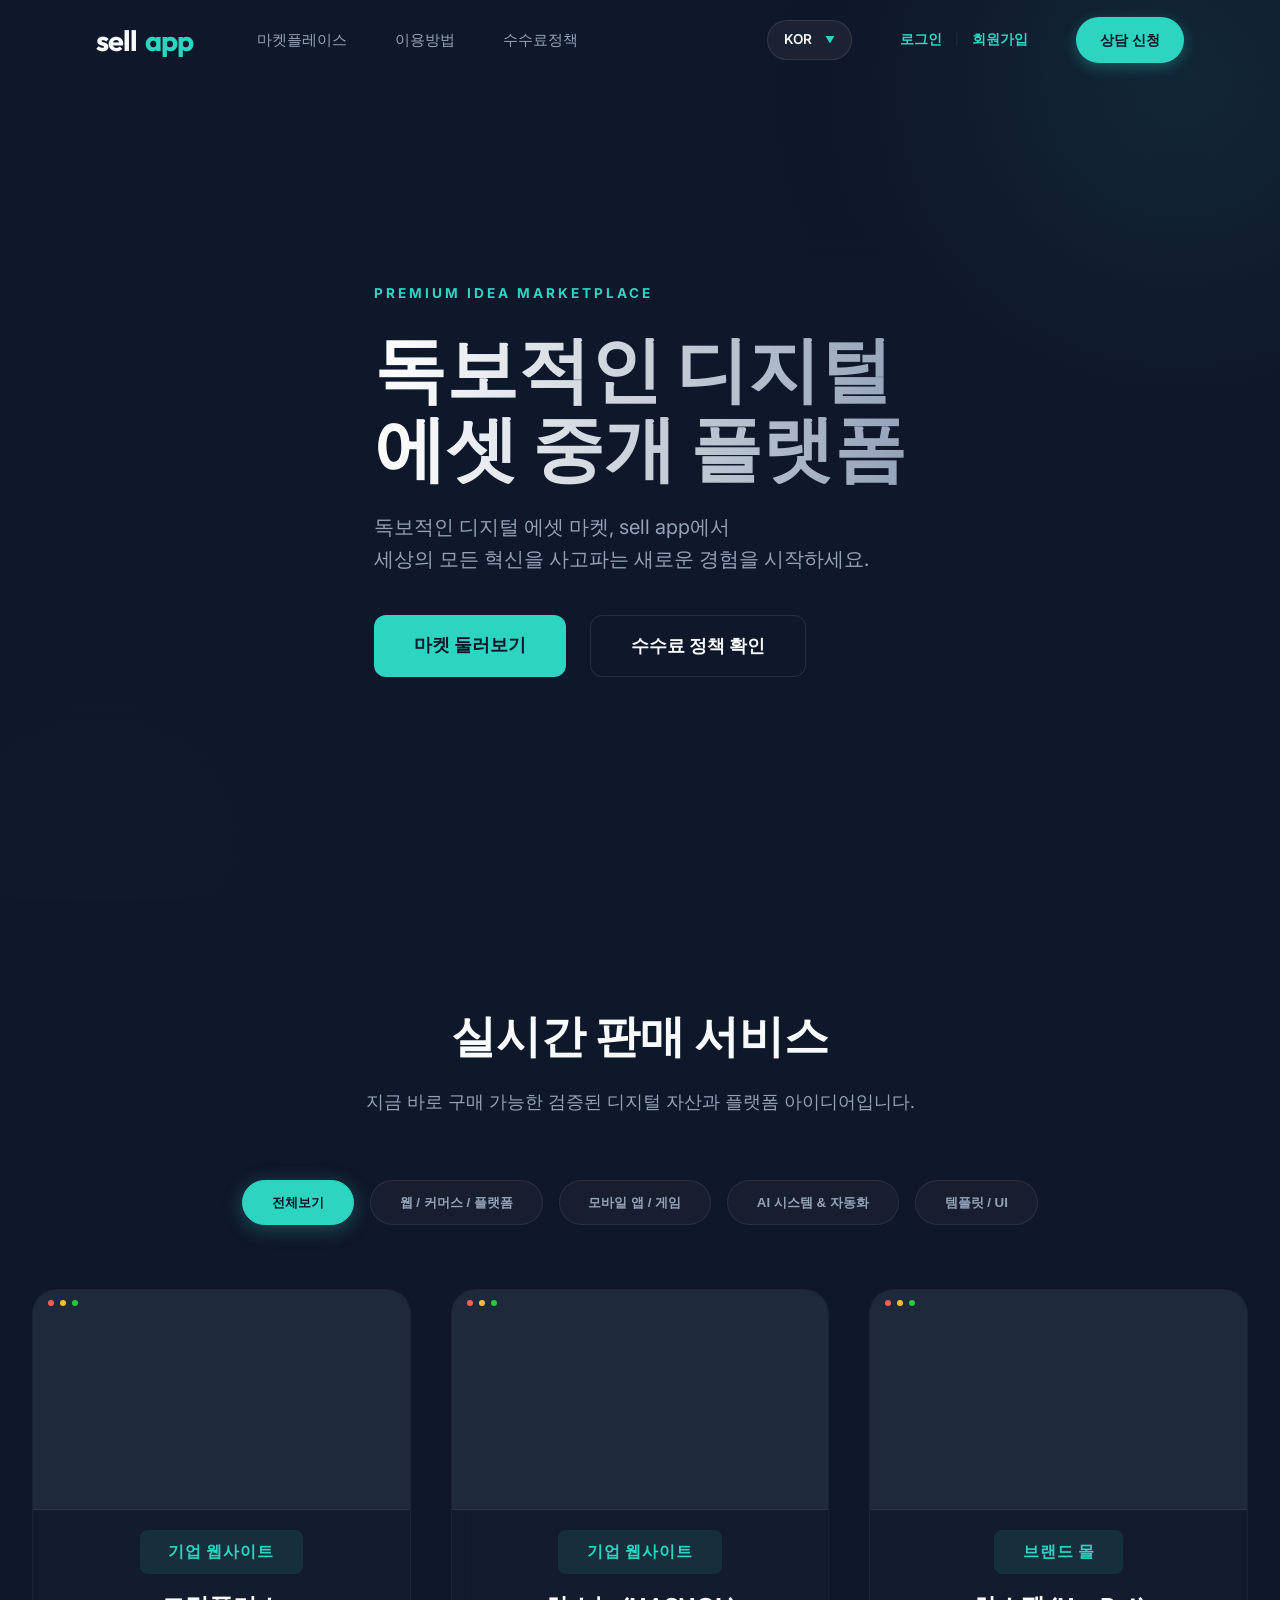
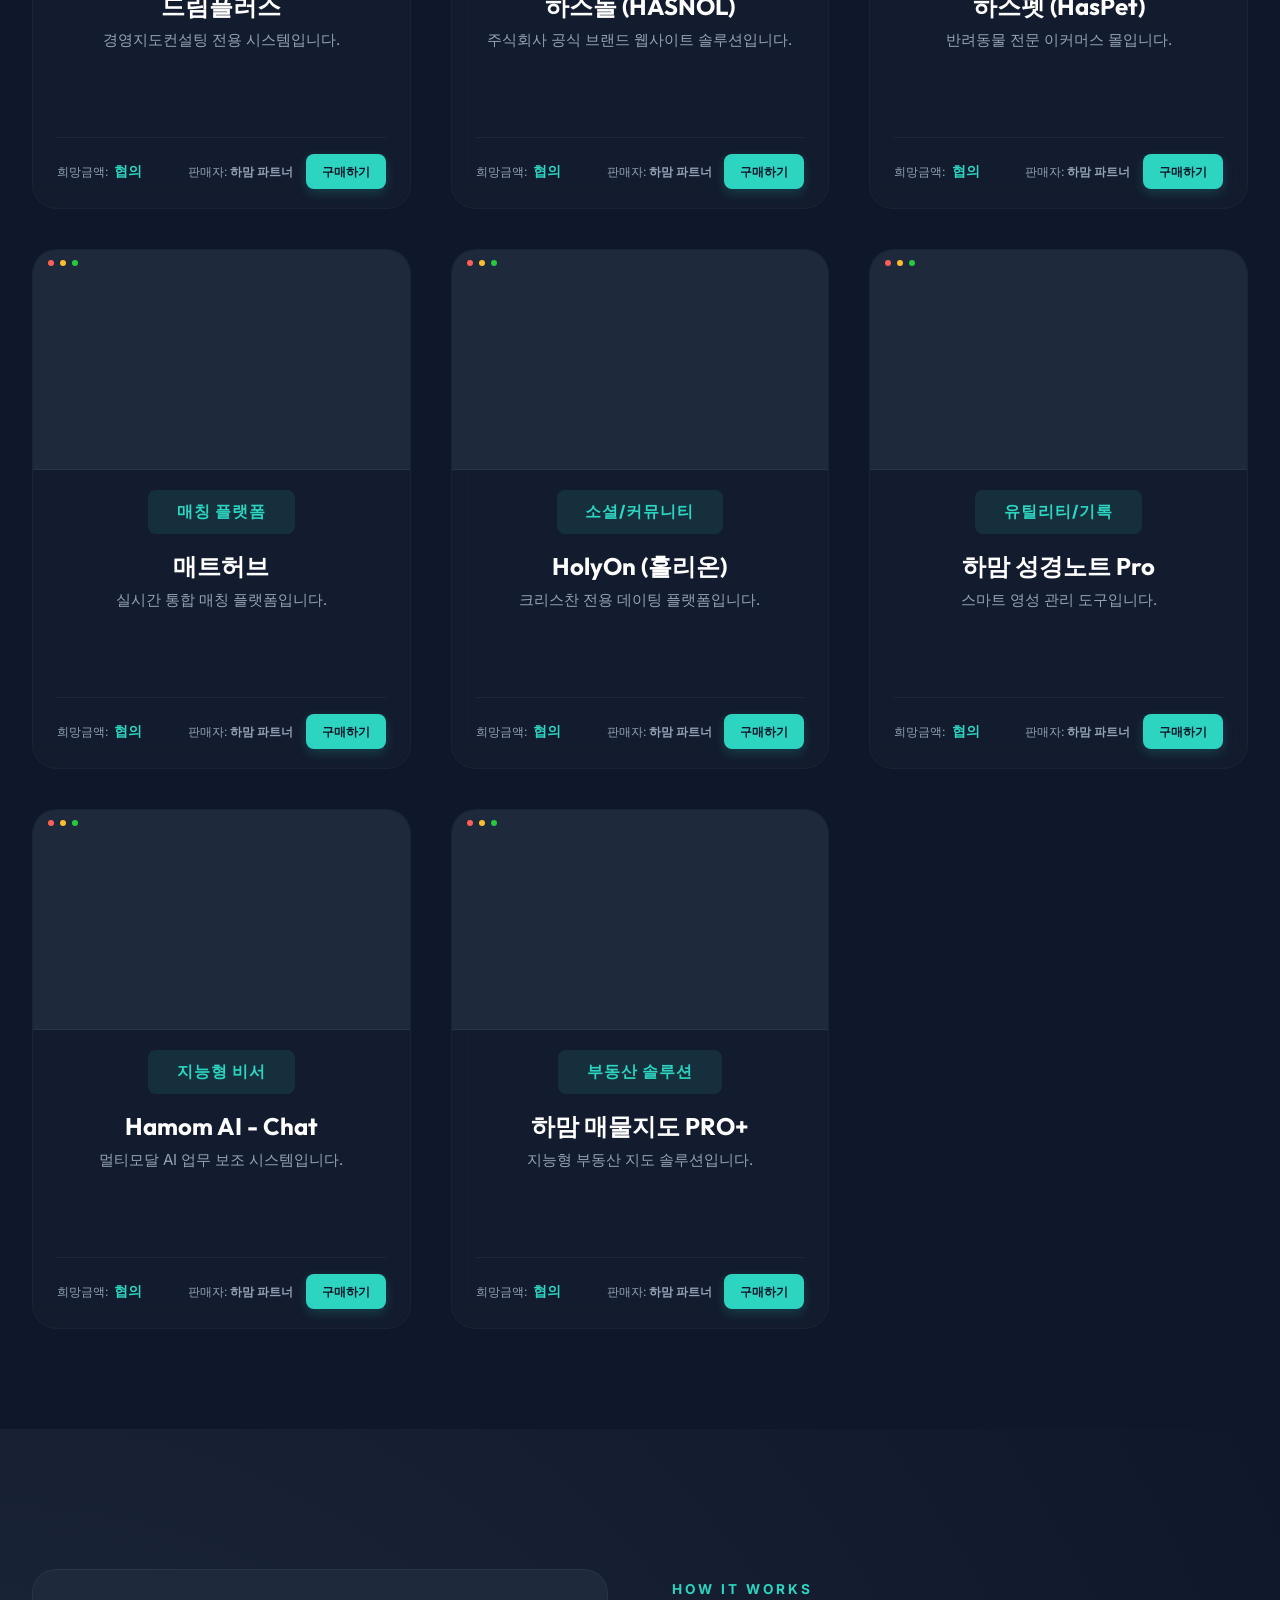
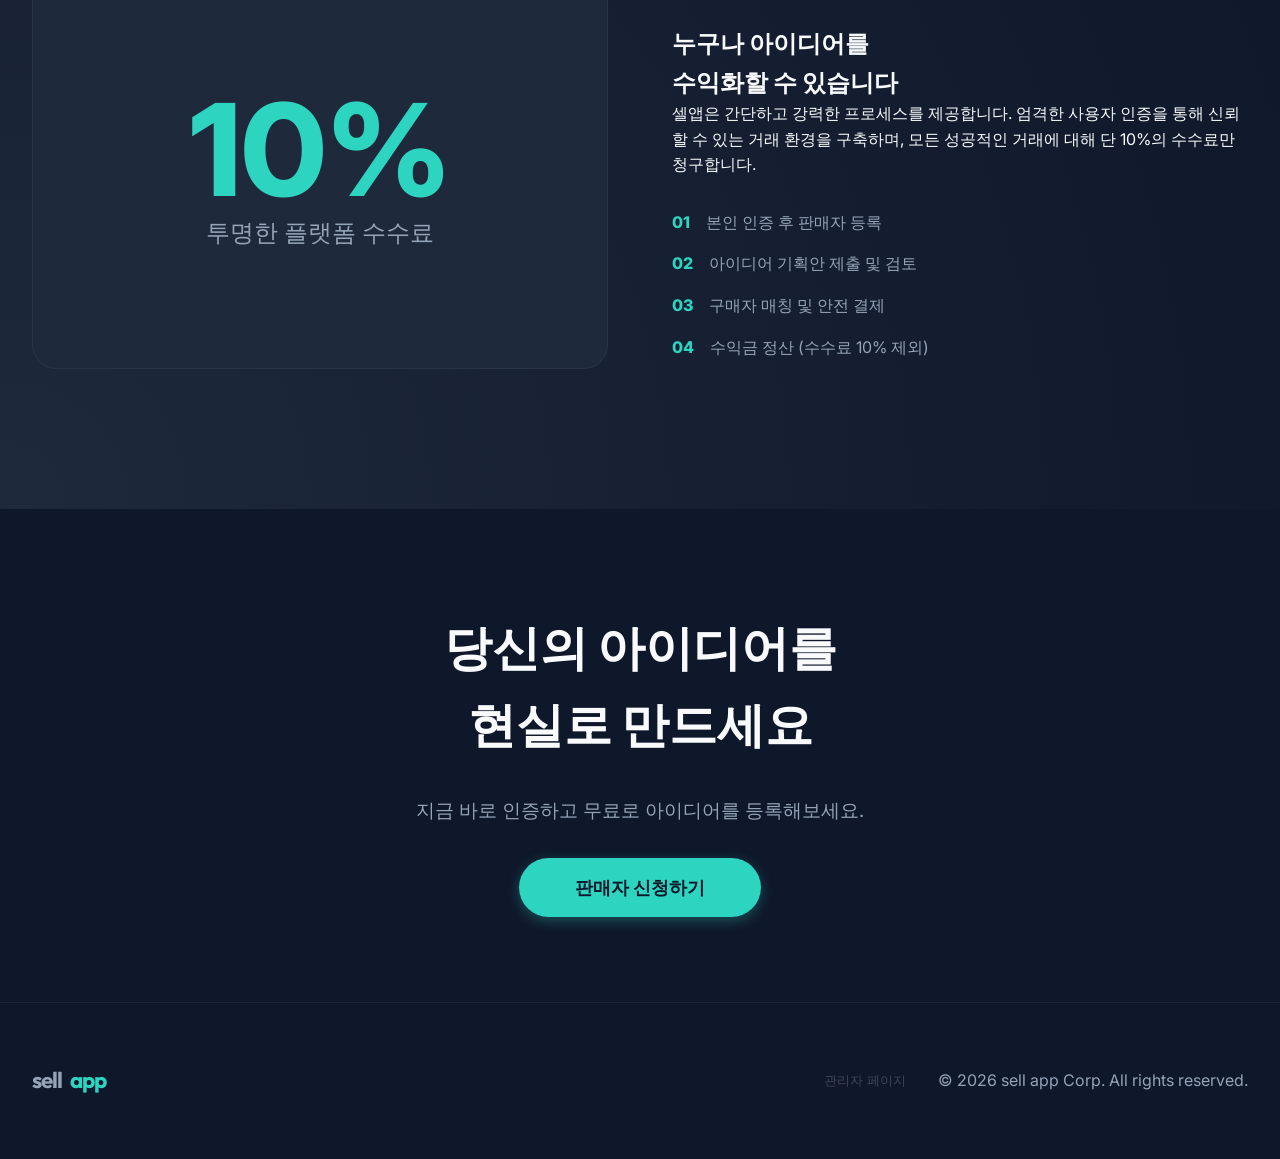
==== commit 9640daf3: "Update: Functional Login/Sign Up mocks, interconnected Consultation, and relocated Lang Selector" ====
--- a/index.html
+++ b/index.html
@@ -19,13 +19,7 @@
                 <li><a href="#process" class="nav-item">수수료정책</a></li>
             </ul>
             <div class="nav-actions">
-                <div style="display: flex; align-items: center; gap: 0.8rem; margin: 0 1rem;">
-                    <a href="#" class="nav-item" style="font-size: 0.85rem; color: var(--accent); font-weight: 700;">로그인</a>
-                    <span style="color: rgba(255,255,255,0.1); font-size: 0.7rem;">|</span>
-                    <a href="#" class="nav-item" style="font-size: 0.85rem; color: var(--accent); font-weight: 700;">회원가입</a>
-                </div>
-                <a href="#register" class="auth-btn" style="margin-right: 1.5rem;">상담 신청</a>
-                <div class="lang-selector" id="lang-selector" style="margin-left: 0;">
+                <div class="lang-selector" id="lang-selector" style="margin-right: 1.5rem;">
                     <span id="current-lang">KOR</span>
                     <i class="arrow-down">▼</i>
                     <div class="lang-dropdown">
@@ -34,6 +28,12 @@
                         <div class="lang-opt" onclick="setLang('CHN')">中国语 (CHN)</div>
                     </div>
                 </div>
+                <div style="display: flex; align-items: center; gap: 0.8rem; margin-right: 1.5rem;">
+                    <a href="javascript:void(0)" onclick="handleAuth('LOGIN')" class="nav-item" style="font-size: 0.85rem; color: var(--accent); font-weight: 700;">로그인</a>
+                    <span style="color: rgba(255,255,255,0.1); font-size: 0.7rem;">|</span>
+                    <a href="javascript:void(0)" onclick="handleAuth('SIGNUP')" class="nav-item" style="font-size: 0.85rem; color: var(--accent); font-weight: 700;">회원가입</a>
+                </div>
+                <a href="javascript:void(0)" onclick="sendInquiry('플랫폼 상담','_general')" class="auth-btn">상담 신청</a>
             </div>
         </div>
     </header>
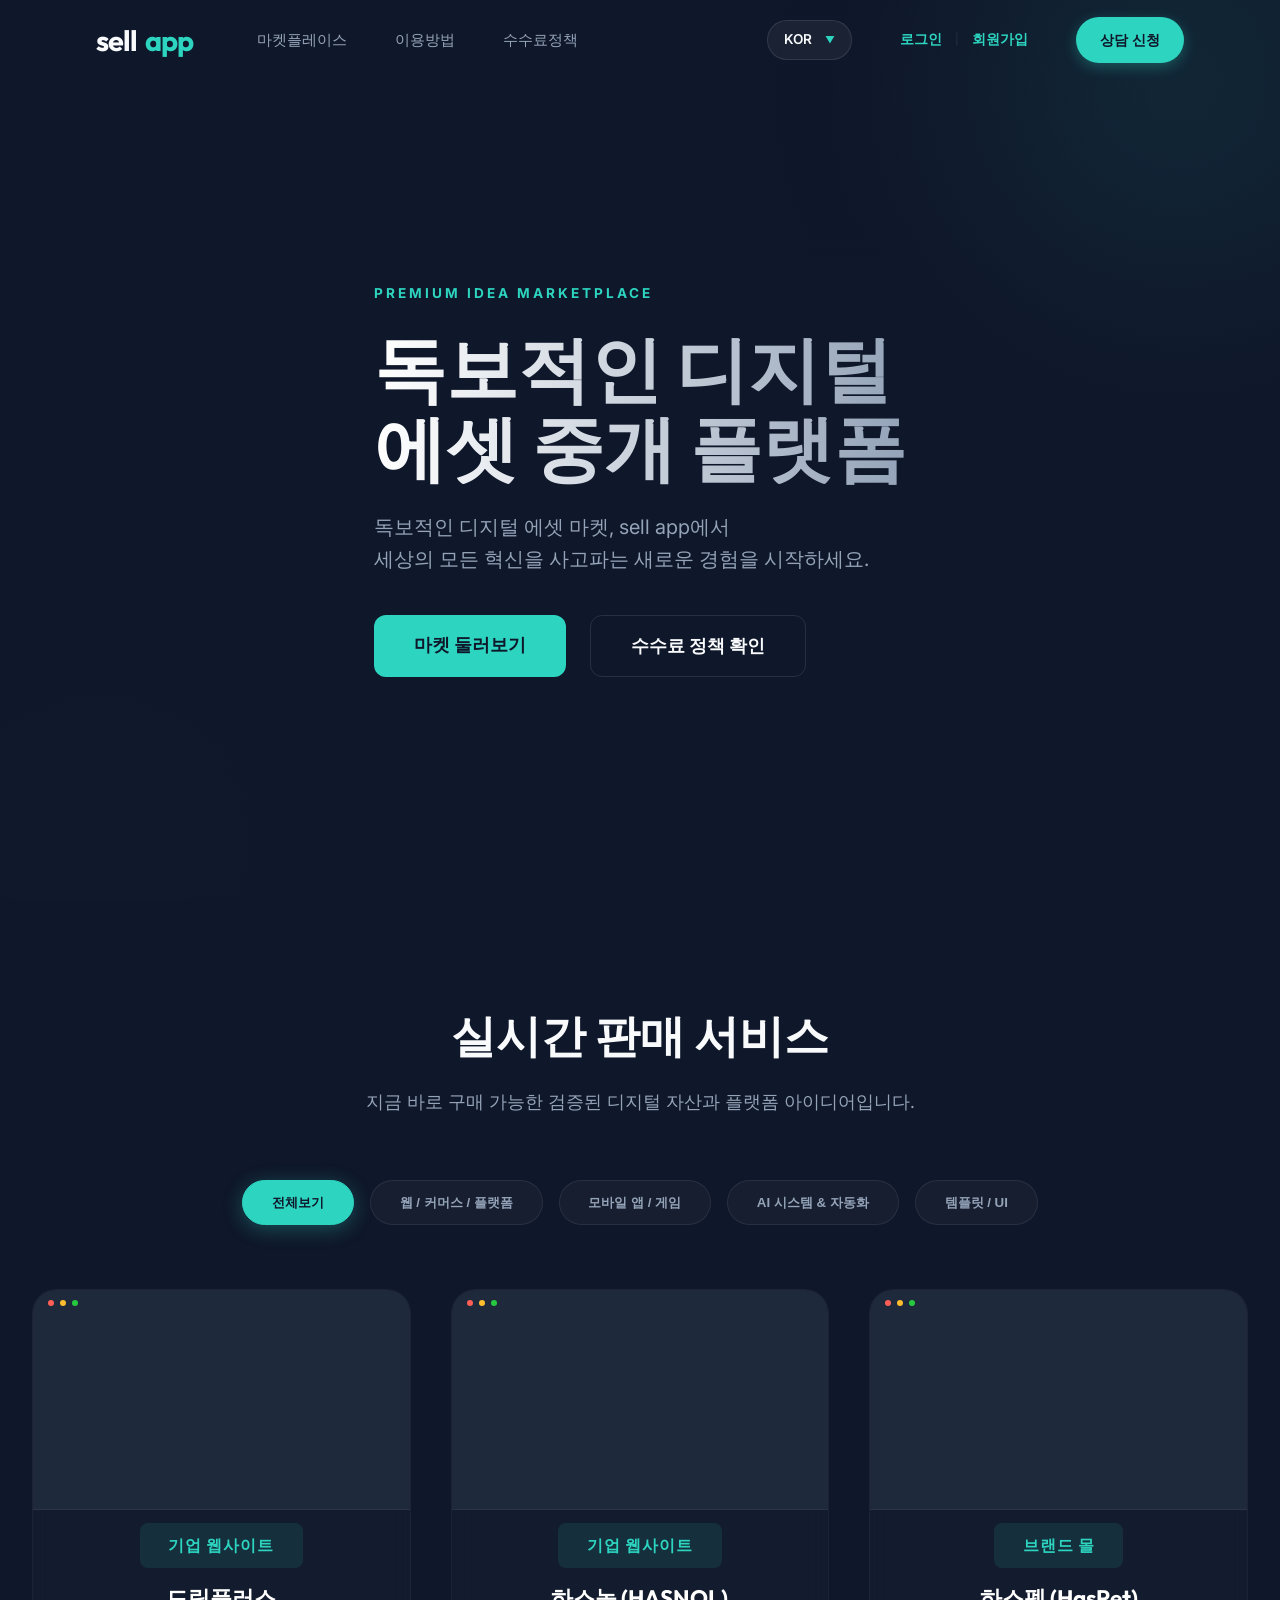
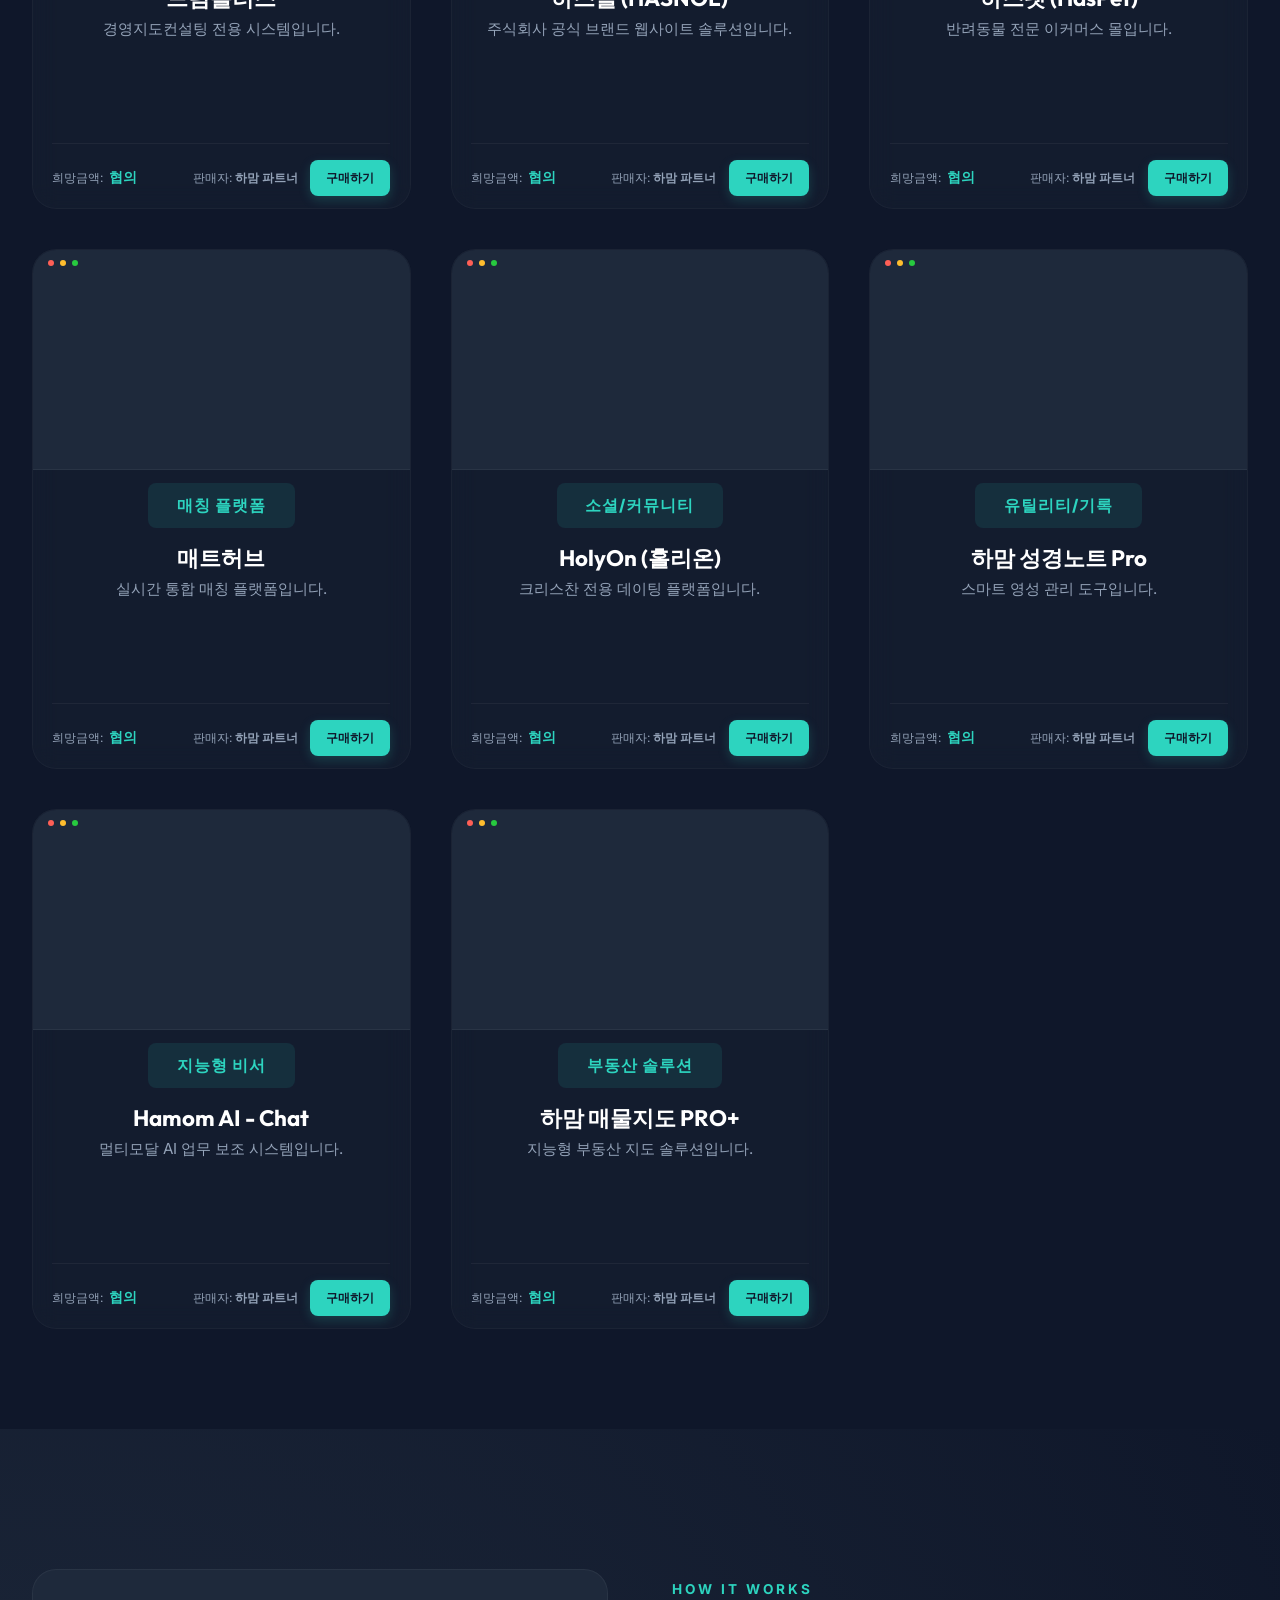
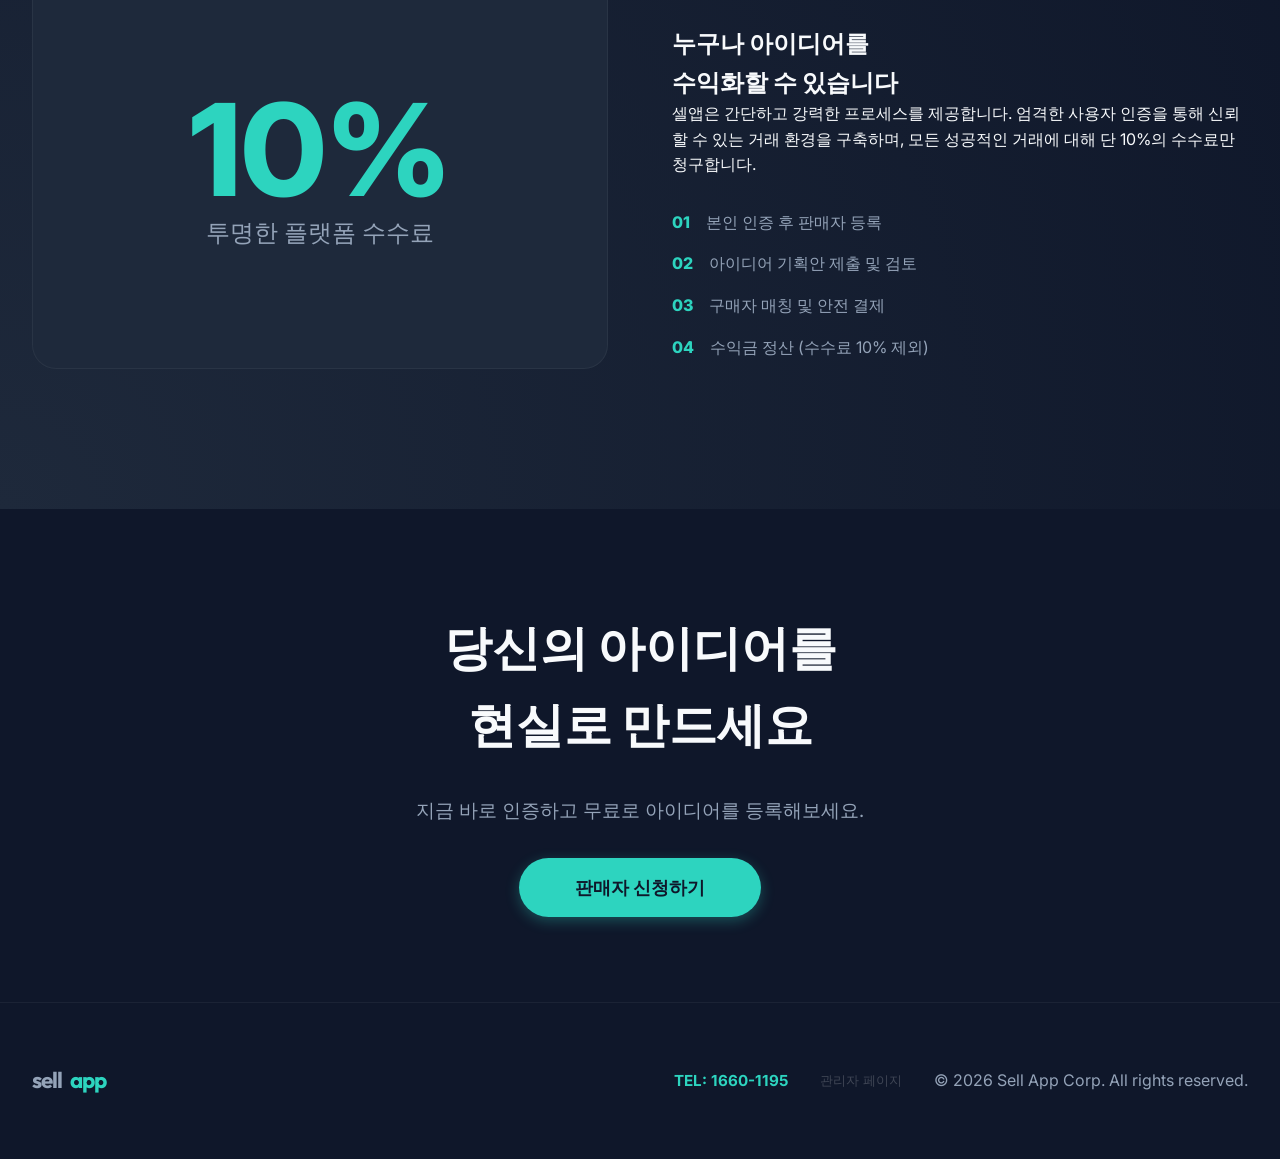
==== commit be63f165: "Final Optimization: Added Footer Phone and reduced card vertical gaps by 50%" ====
--- a/index.html
+++ b/index.html
@@ -310,8 +310,9 @@
         <div class="container" style="display: flex; justify-content: space-between; align-items: center;">
             <div class="brand" style="font-size: 1.4rem;">sell<span>app</span></div>
             <div style="display: flex; gap: 2rem; align-items: center;">
+                <span style="font-size: 0.95rem; font-weight: 700; color: var(--accent); white-space: nowrap;">TEL: 1660-1195</span>
                 <a href="admin.html" style="font-size: 0.8rem; color: rgba(255,255,255,0.2);">관리자 페이지</a>
-                <p>&copy; 2026 sell app Corp. All rights reserved.</p>
+                <p>&copy; 2026 Sell App Corp. All rights reserved.</p>
             </div>
         </div>
     </footer>
--- a/style.css
+++ b/style.css
@@ -402,7 +402,7 @@
 }
 
 .card-info {
-  padding: 1.2rem 1.5rem; /* Slightly reduced padding */
+  padding: 0.8rem 1.2rem; /* Reduced by ~50% from 1.5rem */
   display: flex;
   flex-direction: column;
   flex-grow: 1;
@@ -535,16 +535,16 @@
 }
 
 .idea-card h3 {
-  font-size: 1.5rem;
-  margin-bottom: 0.2rem; /* Reduced from 0.5rem */
+  font-size: 1.4rem; /* Slightly smaller for density */
+  margin-bottom: 0.1rem; /* Reduced further */
   color: #fff;
 }
 
 .idea-card p {
   color: var(--text-dim);
   font-size: 0.95rem;
-  line-height: 1.5;
-  margin-bottom: 0.8rem; /* Reduced from 1.5rem */
+  line-height: 1.4;
+  margin-bottom: 0.4rem; /* Reduced from 0.8rem by 50% */
 }
 
 .card-footer {
